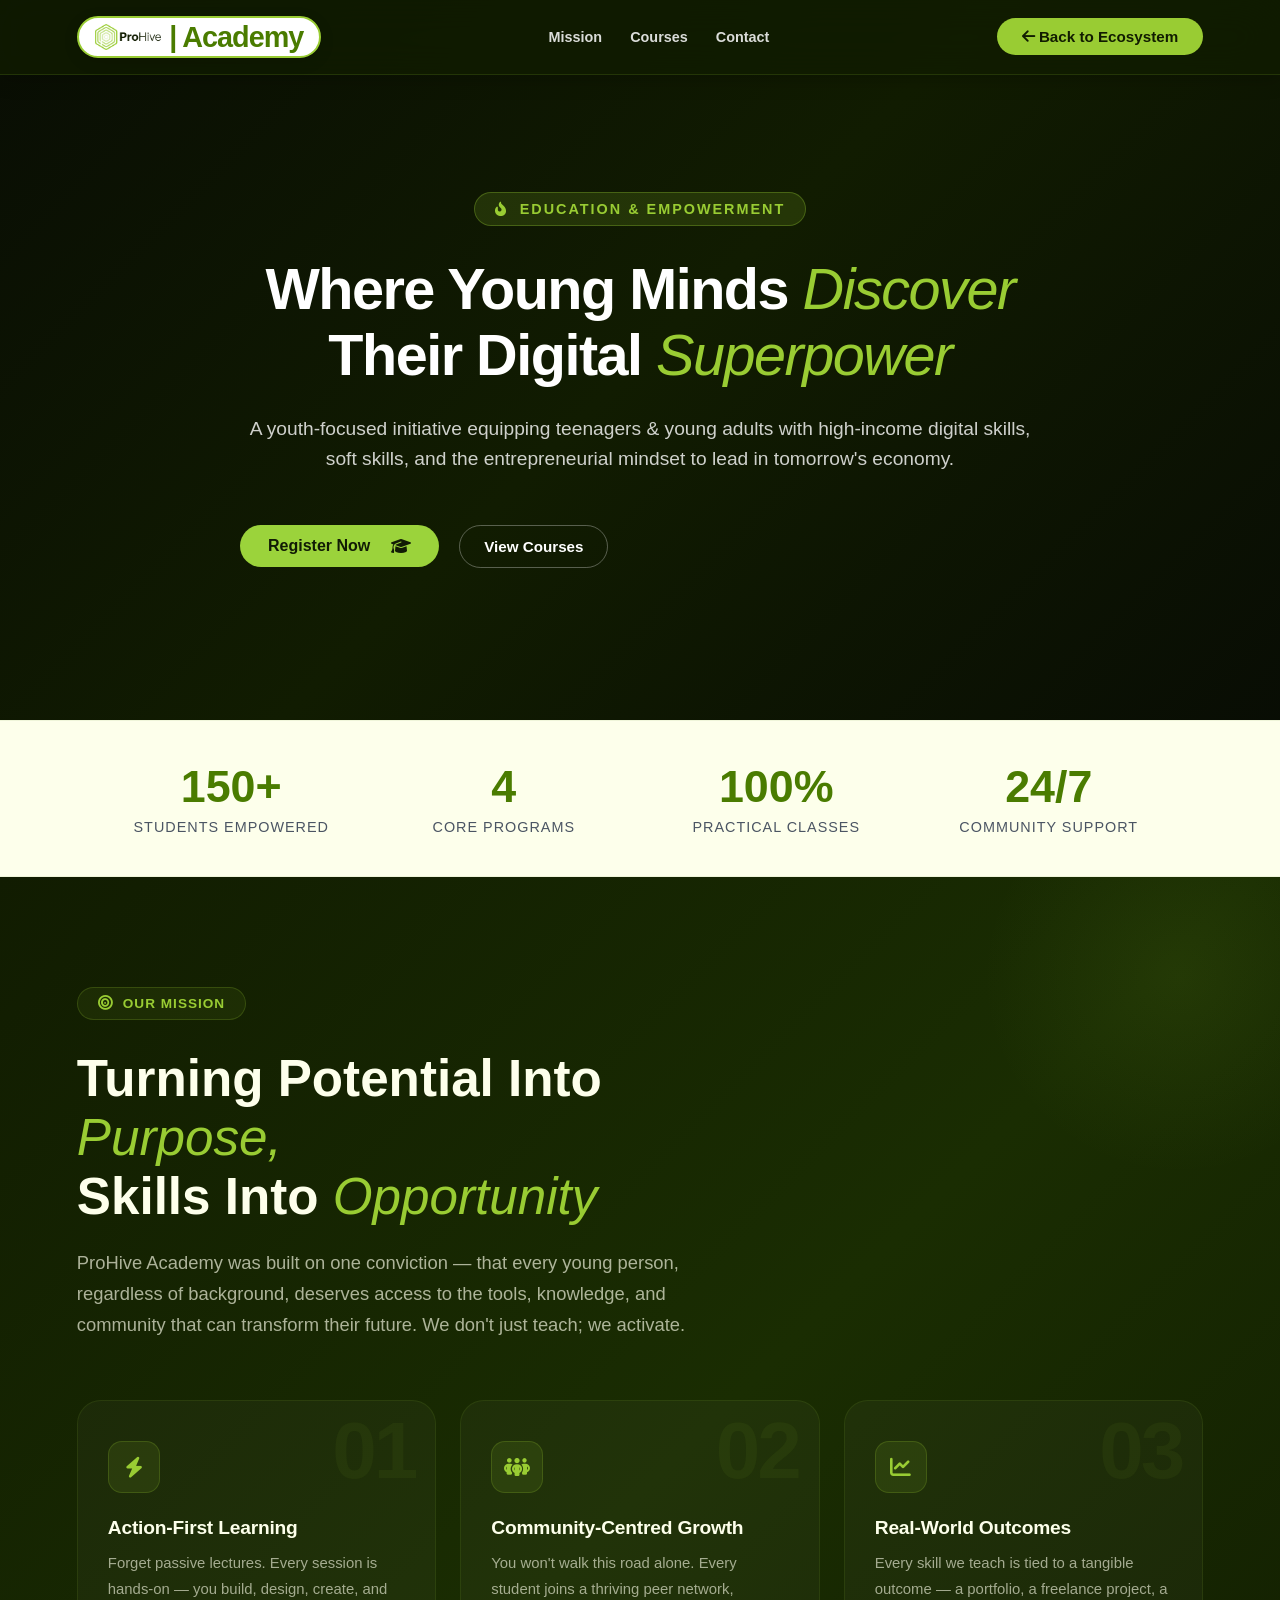
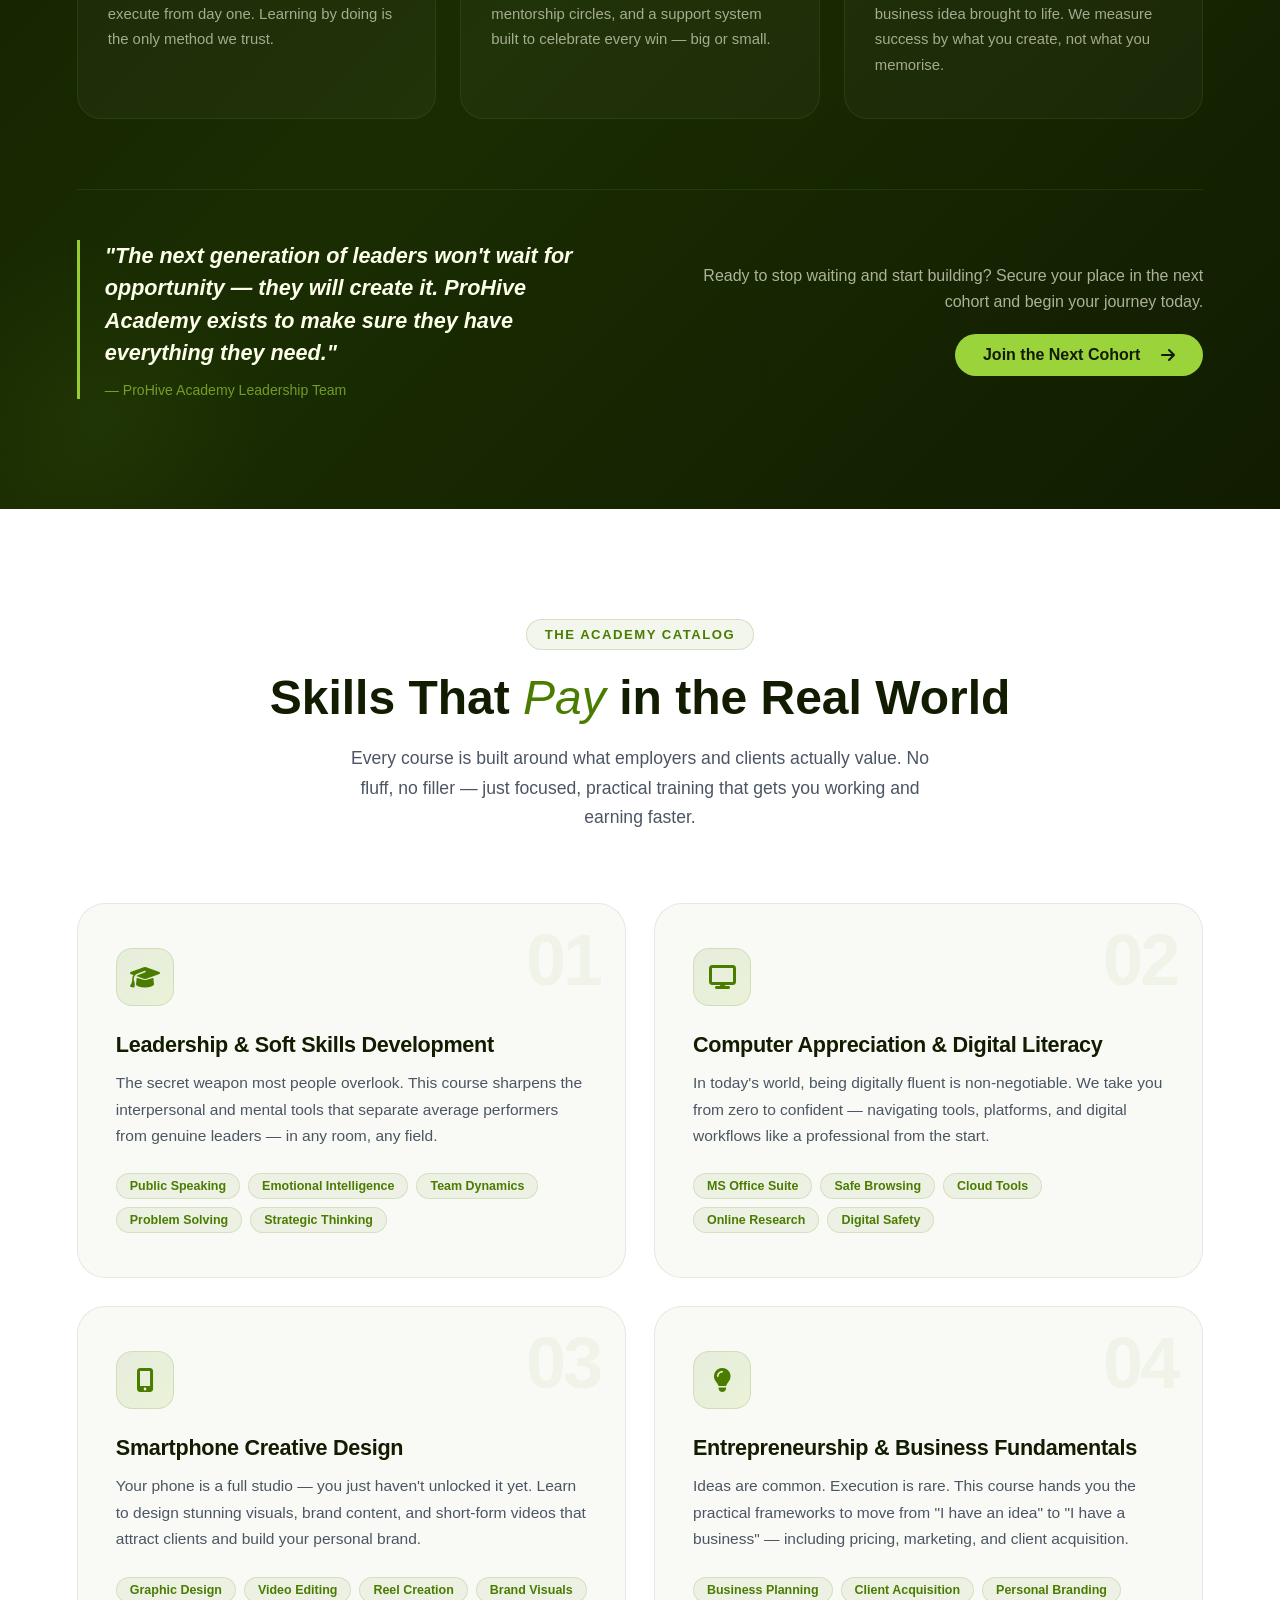
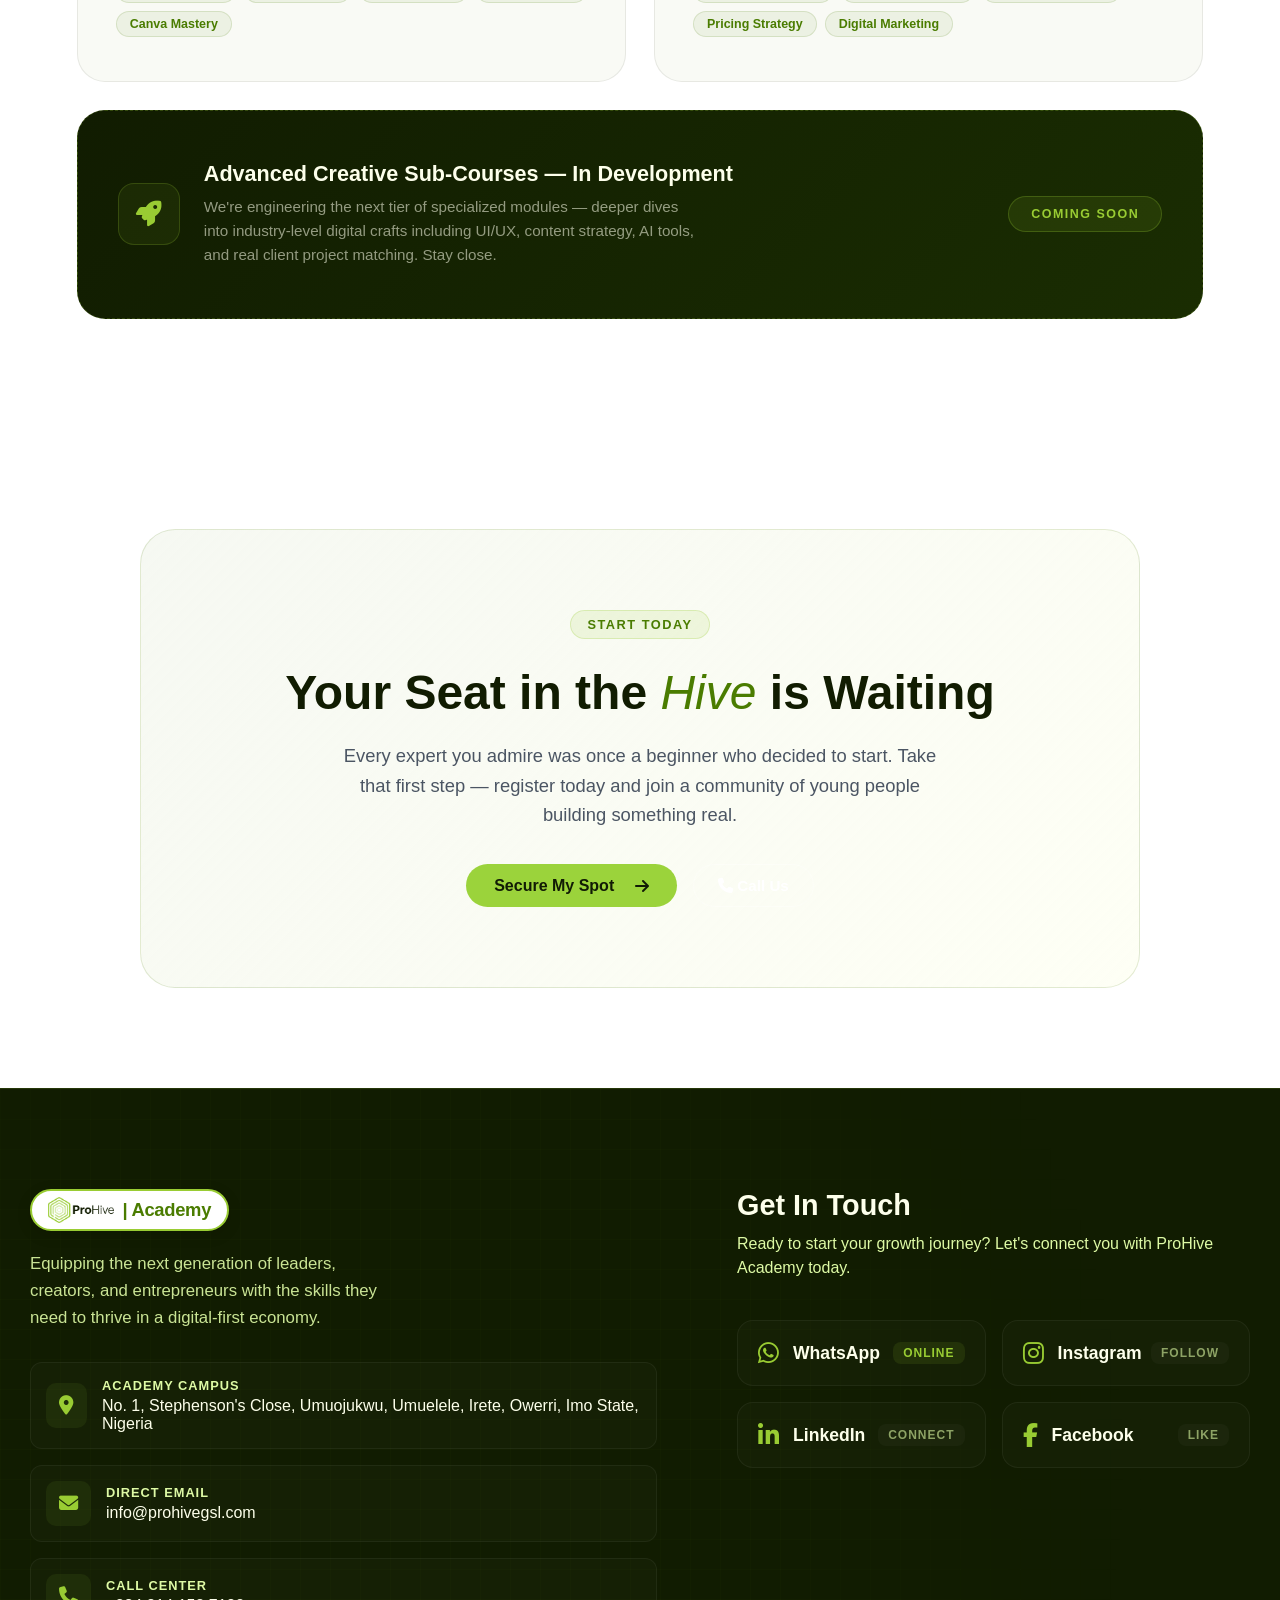
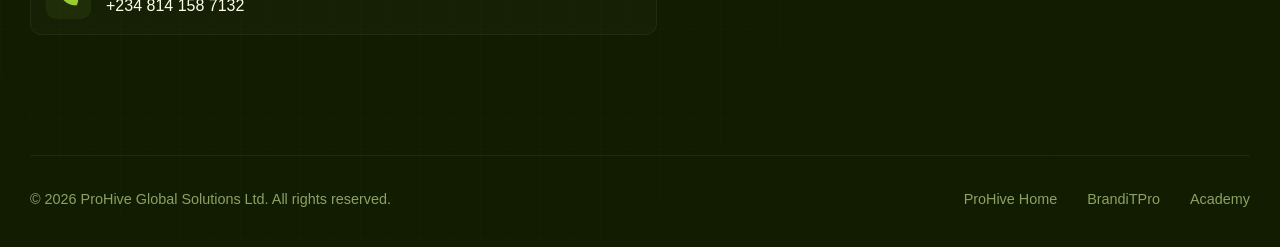
==== academy.html @ 01df68aa "added the service page academy page" ====
<!DOCTYPE html>
<html lang="en">
<head>
    <meta charset="UTF-8">
    <meta name="viewport" content="width=device-width, initial-scale=1.0">
    <meta name="description" content="ProHive Academy — A youth-focused empowerment initiative equipping teenagers and young adults with practical digital and entrepreneurial skills.">
    <title>ProHive Academy | Your Hive for Growth</title>

    <!-- Preconnect for performance -->
    <link rel="preconnect" href="https://api.fontshare.com">
    <link rel="preconnect" href="https://cdnjs.cloudflare.com">

    <link href="https://api.fontshare.com/v2/css?f[]=general-sans@400,500,600,700&display=swap" rel="stylesheet">
    <link rel="stylesheet" href="https://cdnjs.cloudflare.com/ajax/libs/font-awesome/6.6.0/css/all.min.css">
    <link rel="stylesheet" href="style.css?v=4.1">
</head>
<body class="academy-page">

<!-- ====== HEADER ====== -->
<header class="brandit-header" id="academyHeader">
    <div class="logo"><img src="logos/ProHive Global Solutions Ltd Logo DP 3_png 2.png" alt="ProHive" class="nav-logo-icon"> <span class="header-sub-brand">| Academy</span></div>
    <nav class="nav-menu" style="display:flex; gap:28px;">
        <a href="#academy-mission-section" style="font-size:0.9rem; font-weight:600; color:rgba(255,255,255,0.85); transition:color 0.3s;">Mission</a>
        <a href="#academy-catalog-section" style="font-size:0.9rem; font-weight:600; color:rgba(255,255,255,0.85); transition:color 0.3s;">Courses</a>
        <a href="#academy-footer" style="font-size:0.9rem; font-weight:600; color:rgba(255,255,255,0.85); transition:color 0.3s;">Contact</a>
    </nav>
    <div class="header-contact">
        <a href="index.html" class="btn-solid-header"><i class="fa-solid fa-arrow-left"></i> Back to Ecosystem</a>
    </div>
</header>

<main>

    <!-- ====== HERO SECTION ====== -->
    <section class="academy-hero">
        <div class="hero-bg" style="background-image: url('https://images.unsplash.com/photo-1523240795612-9a054b0db644?w=1920&q=80'); background-size: cover; background-position: center top;"></div>
        <div class="hero-overlay-gradient"></div>

        <div class="academy-hero-content">
            <span class="hero-sub-badge">
                <i class="fa-solid fa-fire-flame-curved" style="color:#99CC33; margin-right:6px;"></i>
                Education &amp; Empowerment
            </span>
            <h1 class="hero-headline">
                Where Young Minds <em>Discover</em><br>
                Their Digital <em>Superpower</em>
            </h1>
            <p class="hero-subtext">A youth-focused initiative equipping teenagers &amp; young adults with high-income digital skills, soft skills, and the entrepreneurial mindset to lead in tomorrow's economy.</p>

            <div class="hero-actions">
                <a href="https://wa.me/2348141587132?text=Hello%20ProHive%20Academy,%20I%20want%20to%20register%20for%20the%20courses..." target="_blank" class="btn-primary">
                    Register Now &nbsp;<i class="fa-solid fa-graduation-cap"></i>
                </a>
                <a href="#academy-catalog-section" class="btn-secondary-direct">
                    View Courses
                </a>
            </div>
        </div>
    </section>

    <!-- ====== KEY STATS BANNER ====== -->
    <section class="academy-stats-section">
        <div class="stats-container">
            <div class="stat-box reveal-target">
                <span class="stat-number">150+</span>
                <span class="stat-label">Students Empowered</span>
            </div>
            <div class="stat-box reveal-target">
                <span class="stat-number">4</span>
                <span class="stat-label">Core Programs</span>
            </div>
            <div class="stat-box reveal-target">
                <span class="stat-number">100%</span>
                <span class="stat-label">Practical Classes</span>
            </div>
            <div class="stat-box reveal-target">
                <span class="stat-number">24/7</span>
                <span class="stat-label">Community Support</span>
            </div>
        </div>
    </section>

    <!-- ====== MISSION SECTION — REDESIGNED ====== -->
    <section class="academy-mission" id="academy-mission-section">
        <div class="mission-container">

            <!-- Top label + headline -->
            <div class="mission-intro reveal-target" style="opacity:0; transform:translateY(30px); transition: opacity 0.8s ease, transform 0.8s ease;">
                <span class="mission-top-label">
                    <i class="fa-solid fa-bullseye"></i>
                    Our Mission
                </span>
                <h2 class="mission-headline">
                    Turning Potential Into <em>Purpose,</em><br>
                    Skills Into <em>Opportunity</em>
                </h2>
                <p class="mission-subtext">
                    ProHive Academy was built on one conviction — that every young person, regardless of background, deserves access to the tools, knowledge, and community that can transform their future. We don't just teach; we activate.
                </p>
            </div>

            <!-- Three pillar cards -->
            <div class="mission-pillars">
                <div class="mission-pillar reveal-target" style="transition-delay: 0.05s;">
                    <span class="mission-pillar-number">01</span>
                    <div class="mission-pillar-icon">
                        <i class="fa-solid fa-bolt"></i>
                    </div>
                    <h3>Action-First Learning</h3>
                    <p>Forget passive lectures. Every session is hands-on — you build, design, create, and execute from day one. Learning by doing is the only method we trust.</p>
                </div>
                <div class="mission-pillar reveal-target" style="transition-delay: 0.15s;">
                    <span class="mission-pillar-number">02</span>
                    <div class="mission-pillar-icon">
                        <i class="fa-solid fa-people-group"></i>
                    </div>
                    <h3>Community-Centred Growth</h3>
                    <p>You won't walk this road alone. Every student joins a thriving peer network, mentorship circles, and a support system built to celebrate every win — big or small.</p>
                </div>
                <div class="mission-pillar reveal-target" style="transition-delay: 0.25s;">
                    <span class="mission-pillar-number">03</span>
                    <div class="mission-pillar-icon">
                        <i class="fa-solid fa-chart-line"></i>
                    </div>
                    <h3>Real-World Outcomes</h3>
                    <p>Every skill we teach is tied to a tangible outcome — a portfolio, a freelance project, a business idea brought to life. We measure success by what you create, not what you memorise.</p>
                </div>
            </div>

            <!-- Quote + CTA bottom row -->
            <div class="mission-bottom-row reveal-target">
                <div class="mission-quote-block">
                    <blockquote>
                        "The next generation of leaders won't wait for opportunity — they will create it. ProHive Academy exists to make sure they have everything they need."
                    </blockquote>
                    <cite>— ProHive Academy Leadership Team</cite>
                </div>
                <div class="mission-cta-block">
                    <p>Ready to stop waiting and start building? Secure your place in the next cohort and begin your journey today.</p>
                    <a href="https://wa.me/2348141587132?text=Hello%20ProHive%20Academy,%20I%20want%20to%20register..." target="_blank" class="btn-primary">
                        Join the Next Cohort &nbsp;<i class="fa-solid fa-arrow-right"></i>
                    </a>
                </div>
            </div>

        </div>
    </section>

    <!-- ====== ACADEMY CATALOG — REDESIGNED ====== -->
    <section class="academy-catalog" id="academy-catalog-section">
        <div class="catalog-container">

            <!-- Section Header -->
            <div class="catalog-header reveal-target">
                <span class="pre-tag">The Academy Catalog</span>
                <h2>Skills That <em>Pay</em> in the Real World</h2>
                <p>Every course is built around what employers and clients actually value. No fluff, no filler — just focused, practical training that gets you working and earning faster.</p>
            </div>

            <!-- Course Cards Grid -->
            <div class="catalog-grid">

                <!-- Card 1 -->
                <div class="catalog-card reveal-target">
                    <div class="catalog-card-accent"></div>
                    <span class="catalog-card-num">01</span>
                    <div class="catalog-icon">
                        <i class="fa-solid fa-graduation-cap"></i>
                    </div>
                    <h3>Leadership &amp; Soft Skills Development</h3>
                    <p>The secret weapon most people overlook. This course sharpens the interpersonal and mental tools that separate average performers from genuine leaders — in any room, any field.</p>
                    <div class="catalog-skills">
                        <span class="catalog-skill-pill">Public Speaking</span>
                        <span class="catalog-skill-pill">Emotional Intelligence</span>
                        <span class="catalog-skill-pill">Team Dynamics</span>
                        <span class="catalog-skill-pill">Problem Solving</span>
                        <span class="catalog-skill-pill">Strategic Thinking</span>
                    </div>
                </div>

                <!-- Card 2 -->
                <div class="catalog-card reveal-target">
                    <div class="catalog-card-accent"></div>
                    <span class="catalog-card-num">02</span>
                    <div class="catalog-icon">
                        <i class="fa-solid fa-display"></i>
                    </div>
                    <h3>Computer Appreciation &amp; Digital Literacy</h3>
                    <p>In today's world, being digitally fluent is non-negotiable. We take you from zero to confident — navigating tools, platforms, and digital workflows like a professional from the start.</p>
                    <div class="catalog-skills">
                        <span class="catalog-skill-pill">MS Office Suite</span>
                        <span class="catalog-skill-pill">Safe Browsing</span>
                        <span class="catalog-skill-pill">Cloud Tools</span>
                        <span class="catalog-skill-pill">Online Research</span>
                        <span class="catalog-skill-pill">Digital Safety</span>
                    </div>
                </div>

                <!-- Card 3 -->
                <div class="catalog-card reveal-target">
                    <div class="catalog-card-accent"></div>
                    <span class="catalog-card-num">03</span>
                    <div class="catalog-icon">
                        <i class="fa-solid fa-mobile-screen-button"></i>
                    </div>
                    <h3>Smartphone Creative Design</h3>
                    <p>Your phone is a full studio — you just haven't unlocked it yet. Learn to design stunning visuals, brand content, and short-form videos that attract clients and build your personal brand.</p>
                    <div class="catalog-skills">
                        <span class="catalog-skill-pill">Graphic Design</span>
                        <span class="catalog-skill-pill">Video Editing</span>
                        <span class="catalog-skill-pill">Reel Creation</span>
                        <span class="catalog-skill-pill">Brand Visuals</span>
                        <span class="catalog-skill-pill">Canva Mastery</span>
                    </div>
                </div>

                <!-- Card 4 — Placeholder for 4th active course -->
                <div class="catalog-card reveal-target">
                    <div class="catalog-card-accent"></div>
                    <span class="catalog-card-num">04</span>
                    <div class="catalog-icon">
                        <i class="fa-solid fa-lightbulb"></i>
                    </div>
                    <h3>Entrepreneurship &amp; Business Fundamentals</h3>
                    <p>Ideas are common. Execution is rare. This course hands you the practical frameworks to move from "I have an idea" to "I have a business" — including pricing, marketing, and client acquisition.</p>
                    <div class="catalog-skills">
                        <span class="catalog-skill-pill">Business Planning</span>
                        <span class="catalog-skill-pill">Client Acquisition</span>
                        <span class="catalog-skill-pill">Personal Branding</span>
                        <span class="catalog-skill-pill">Pricing Strategy</span>
                        <span class="catalog-skill-pill">Digital Marketing</span>
                    </div>
                </div>

            </div>

            <!-- Coming Soon — Full Width -->
            <div class="catalog-card-coming reveal-target">
                <div class="coming-left">
                    <div class="coming-icon">
                        <i class="fa-solid fa-rocket"></i>
                    </div>
                    <div class="coming-text">
                        <h3>Advanced Creative Sub-Courses — In Development</h3>
                        <p>We're engineering the next tier of specialized modules — deeper dives into industry-level digital crafts including UI/UX, content strategy, AI tools, and real client project matching. Stay close.</p>
                    </div>
                </div>
                <span class="coming-badge">Coming Soon</span>
            </div>

        </div>
    </section>

    <!-- ====== CALL TO ACTION SECTION ====== -->
    <section class="academy-cta-section">
        <div class="academy-container">
            <div class="academy-cta-box reveal-target">
                <span class="sub-tag">Start Today</span>
                <h2>Your Seat in the <em>Hive</em> is Waiting</h2>
                <p>Every expert you admire was once a beginner who decided to start. Take that first step — register today and join a community of young people building something real.</p>

                <div class="cta-actions" style="display:flex; gap:16px; justify-content:center; flex-wrap:wrap; margin-top:10px;">
                    <a href="https://wa.me/2348141587132?text=Hello%20ProHive%20Academy,%20I%20want%20to%20register..." target="_blank" class="btn-primary">
                        Secure My Spot &nbsp;<i class="fa-solid fa-arrow-right"></i>
                    </a>
                    <a href="tel:+2348141587132" class="btn-secondary-direct">
                        <i class="fa-solid fa-phone"></i> &nbsp;Call Us
                    </a>
                </div>
            </div>
        </div>
    </section>

</main>

<!-- ====== FOOTER — FULL PREMIUM TERMINAL FOOTER ====== -->
<footer class="terminal-footer" id="academy-footer">
    <div class="footer-grid-mesh"></div>
    <div class="footer-container">
        
        <div class="footer-split-wrapper">
            
            <div class="footer-contact-hub">
                <div class="footer-brand-zone" style="margin-bottom: 30px;">
                    <div class="logo" style="margin-bottom: 20px;"><img src="logos/ProHive Global Solutions Ltd Logo DP 3_png 2.png" alt="ProHive" class="nav-logo-icon"> <span class="header-sub-brand">| Academy</span></div>
                    <p class="brand-tagline">Equipping the next generation of leaders, creators, and entrepreneurs with the skills they need to thrive in a digital-first economy.</p>
                </div>

                <div class="contact-channels">
                    <div class="channel-card">
                        <div class="channel-icon-box">
                            <i class="fa-solid fa-location-dot"></i>
                        </div>
                        <div class="channel-details">
                            <span>Academy Campus</span>
                            <p>No. 1, Stephenson's Close, Umuojukwu, Umuelele, Irete, Owerri, Imo State, Nigeria</p>
                        </div>
                    </div>

                    <a href="mailto:info@prohivegsl.com" class="channel-card interactive-channel">
                        <div class="channel-icon-box">
                            <i class="fa-solid fa-envelope"></i>
                        </div>
                        <div class="channel-details">
                            <span>Direct Email</span>
                            <p>info@prohivegsl.com</p>
                        </div>
                        <i class="fa-solid fa-chevron-right channel-arrow"></i>
                    </a>

                    <a href="tel:+2348141587132" class="channel-card interactive-channel">
                        <div class="channel-icon-box">
                            <i class="fa-solid fa-phone"></i>
                        </div>
                        <div class="channel-details">
                            <span>Call Center</span>
                            <p>+234 814 158 7132</p>
                        </div>
                        <i class="fa-solid fa-chevron-right channel-arrow"></i>
                    </a>
                </div>
            </div>

            <div class="footer-network-hub">
                <div class="hub-header-block">
                    <h3>Get In Touch</h3>
                    <p>Ready to start your growth journey? Let's connect you with ProHive Academy today.</p>
                </div>

                <div class="social-matrix-grid">
                    <a href="https://wa.me/2348141587132?text=Hello%20ProHive%20Academy,%20I'm%20interested%20in..." target="_blank" rel="noopener" class="matrix-node whatsapp-node">
                        <div class="node-inner">
                            <i class="fa-brands fa-whatsapp"></i>
                            <span>WhatsApp</span>
                        </div>
                        <span class="node-status">Online</span>
                    </a>

                    <a href="https://www.instagram.com/prohive_ecosystem?igsh=dXBmNzBwMTQ4MmZ4" target="_blank" rel="noopener" class="matrix-node instagram-node">
                        <div class="node-inner">
                            <i class="fa-brands fa-instagram"></i>
                            <span>Instagram</span>
                        </div>
                        <span class="node-action">Follow</span>
                    </a>

                    <a href="https://www.linkedin.com/company/prohive-global-solutions-ltd/about/?viewAsMember=true" target="_blank" rel="noopener" class="matrix-node linkedin-node">
                        <div class="node-inner">
                            <i class="fa-brands fa-linkedin-in"></i>
                            <span>LinkedIn</span>
                        </div>
                        <span class="node-action">Connect</span>
                    </a>

                    <a href="https://www.facebook.com/share/1DZnvRaVWk/" target="_blank" rel="noopener" class="matrix-node facebook-node">
                        <div class="node-inner">
                            <i class="fa-brands fa-facebook-f"></i>
                            <span>Facebook</span>
                        </div>
                        <span class="node-action">Like</span>
                    </a>
                </div>
            </div>

        </div>

        <div class="footer-legal-bar">
            <p class="copyright-text">&copy; 2026 ProHive Global Solutions Ltd. All rights reserved.</p>
            <div class="legal-links">
                <a href="index.html">ProHive Home</a>
                <a href="branditpro.html">BrandiTPro</a>
                <a href="academy.html">Academy</a>
            </div>
        </div>

    </div>
</footer>


<script>
    // ── Brandit-Header Scroll Logic: always visible, just changes bg ──
    (function() {
        const header = document.getElementById('academyHeader');
        if (!header) return;

        function updateHeader() {
            if (window.scrollY > 60) {
                header.classList.add('scrolled');
            } else {
                header.classList.remove('scrolled');
            }
        }
        window.addEventListener('scroll', updateHeader, { passive: true });
        updateHeader();
    })();

    // ── Scroll reveal for new elements ──
    document.addEventListener('DOMContentLoaded', function() {
        const revealObserver = new IntersectionObserver((entries) => {
            entries.forEach(entry => {
                if (entry.isIntersecting) {
                    entry.target.classList.add('reveal-active');
                }
            });
        }, { threshold: 0.1, rootMargin: '0px 0px -40px 0px' });

        document.querySelectorAll(
            '.mission-pillar, .mission-intro, .mission-bottom-row, .catalog-header, .catalog-card, .catalog-card-coming, .stat-box, .academy-cta-box'
        ).forEach(el => revealObserver.observe(el));
    });
</script>

<script src="script.js"></script>
</body>
</html>
---- style.css ----
/* --- Core Design Variable Configurations --- */
:root {
    --color-dark-green: #111C01;
    --color-mid-green: #3D5E08;
    --color-green-leaf: #649120;
    --color-lime-bright: #99CC33;
    --color-lime-pale: #DEFAA5;
    --color-off-white: #FDFFEB;
    
    --color-light-bg: #F3F4F6;
    --color-white: #FFFFFF;
    --color-gray-text: #4B5563;
    
    /* FLIPPED TO LIGHT MODE */
    --bg-primary: var(--color-light-bg);
    --text-primary: var(--color-dark-green);
    --text-secondary: var(--color-gray-text);
    --accent-primary: var(--color-lime-bright);
    
    --font-family-main: 'General Sans', sans-serif;
}

/* --- Global Elements Resets --- */
* {
    margin: 0;
    padding: 0;
    box-sizing: border-box;
}

body {
    font-family: var(--font-family-main);
    background-color: var(--bg-primary);
    color: var(--text-primary);
    overflow-x: hidden;
    min-height: 100vh;
}

a {
    text-decoration: none;
    color: inherit;
    transition: all 0.3s ease;
}

ul {
    list-style: none;
}

/* --- Canvas is removed. Hero uses image background. --- */

/* Hero uses image background — no animated bg orbs */
/* =========================================================================
   🌐 NAVIGATION & HEADER CONTAINER ALIGNMENT FIXED
   ========================================================================= */
header, .nav-wrapper {
    display: flex;
    justify-content: space-between;
    align-items: center;
    padding: 1.5rem 6%;
    width: 100%;
    position: fixed;
    top: 0;
    left: 0;
    z-index: 1000;
    /* Smooth slide up/down + style transition */
    transition: transform 0.4s cubic-bezier(0.25, 1, 0.5, 1),
                padding 0.35s ease,
                background 0.35s ease,
                box-shadow 0.35s ease;
    background: transparent;
}

/* ── Scrolled state: transparent glass pill bar ── */
.navbar-scrolled {
    padding: 0.85rem 6%;
    background: rgba(17, 28, 1, 0.55) !important;
    backdrop-filter: blur(15px);
    -webkit-backdrop-filter: blur(15px);
    box-shadow: 0 10px 30px rgba(0, 0, 0, 0.2);
    border-bottom: 1px solid rgba(153, 204, 51, 0.15);
}

/* Scrolled links stay readable on transparent dark glass */
.navbar-scrolled .logo {
    color: #FFFFFF !important;
}

.navbar-scrolled nav a {
    color: rgba(255, 255, 255, 0.9) !important;
    opacity: 0.9;
}

.navbar-scrolled nav a:hover {
    color: #99CC33 !important;
    opacity: 1;
}

/* ── Hide on scroll-down, reveal on scroll-up ── */
.navbar-hidden {
    transform: translateY(-110%) !important;
}

/* Ensure the floating nav pill menu links blend cleanly */
/* Clean transparent header menu container */
.nav-pill-menu {
    display: flex;
    align-items: center;
    gap: 1.5rem;
    background: transparent;
    padding: 0;
}


/* =========================================================================
   🎯 PREMIUM CTA BUTTON DESIGNS (MATCHING YOUR SPEC IMAGES)
   ========================================================================= */

/* Base Global Setup for Lime Utility Buttons */
.btn-primary, .contact-btn, .ecosystem-btn {
    font-family: inherit;
    font-weight: 700; /* Force bold typography as seen in your spec specs */
    font-size: 1rem;
    color: #111b05; /* Deep contrast dark green/black */
    background-color: #9bd33b; /* Vibrant lime accent */
    border: none;
    border-radius: 100px;
    padding: 0.75rem 1.75rem;
    display: inline-flex;
    align-items: center;
    justify-content: center;
    gap: 0.75rem; /* Precise spacing between text labels and icon elements */
    cursor: pointer;
    transition: all 0.3s cubic-bezier(0.25, 0.8, 0.25, 1);
    text-decoration: none;
}

.btn-primary:hover, .contact-btn:hover {
    background-color: #aae04a;
    transform: translateY(-2px);
    box-shadow: 0 8px 20px rgba(155, 211, 59, 0.25);
}

/* ➡️ The Circular Icon Wrapper for "Book a Free Consultation" */
.btn-circle-icon {
    display: flex;
    align-items: center;
    justify-content: center;
    width: 32px;
    height: 32px;
    background-color: #111b05;
    color: #9bd33b;
    border-radius: 50%;
    font-size: 10rem;
    transition: transform 0.3s ease;
}

.btn-primary:hover .btn-circle-icon {
    transform: translateX(4px); /* Make the arrow subtly jump forward on hover */
}

/* 🗺️ Global Smooth Scroll Offset Adjustment */
html {
    scroll-behavior: smooth;
    /* Prevents your header from overlapping your section titles when jumping via menu links */
    scroll-padding-top: 100px; 
}

.logo {
    font-size: 1.15rem;
    font-weight: 700;
    letter-spacing: -0.3px;
    background: #FFFFFF !important; /* Sharp background */
    border: 2px solid #99CC33 !important; /* Border */
    padding: 6px 16px;
    border-radius: 50px;
    box-shadow: 0 4px 15px rgba(0, 0, 0, 0.12);
    display: inline-flex;
    align-items: center;
    gap: 8px;
    color: #111C01 !important; /* Dark green text color */
    transition: all 0.3s ease;
    height: 42px;
}

.logo .header-sub-brand {
    color: #4a7c00;
    font-weight: 600;
}

.nav-logo-icon {
    height: 26px;
    width: auto;
    object-fit: contain;
    display: block;
    flex-shrink: 0;
}

nav ul {
    display: flex;
    gap: 30px;
    background: transparent;
    padding: 0;
    border-radius: 0;
    border: none;
    box-shadow: none;
    backdrop-filter: none;
}

nav a {
    font-size: 0.95rem;
    font-weight: 600;
    color: rgba(255, 255, 255, 0.9);
    transition: color 0.3s ease;
}

nav a:hover {
    color: var(--accent-primary);
}

.btn-solid-header {
    background-color: var(--accent-primary);
    color: var(--color-dark-green);
    padding: 10px 25px;
    border-radius: 25px;
    font-weight: 700;
    font-size: 0.95rem;
    transition: all 0.3s ease;
}

.btn-solid-header:hover {
    background-color: #aae04a;
    box-shadow: 0 0 15px rgba(153, 204, 51, 0.5);
    transform: translateY(-2px);
}





/* the hero section */




/* --- The Bounded Hero Section Layout --- */
.hero {
    display: flex;
    justify-content: center;
    align-items: center;
    min-height: 100vh;
    padding: 100px 10% 0;
    text-align: center;
    position: relative;
    overflow: hidden;
    isolation: isolate;
    z-index: 10;
}

/* =========================================================================
   🌄 HERO SLIDESHOW — 7 Slides, Auto Cross-fade + Ken Burns Zoom
   ========================================================================= */

/* Slideshow container fills entire hero */
.hero-slideshow {
    position: absolute;
    inset: 0;
    z-index: 1;
    overflow: hidden;
}

/* Each slide - modified to slide instead of zooming */
.hero-slide {
    position: absolute;
    inset: 0;
    background-size: cover;
    background-position: center center;
    background-repeat: no-repeat;
    opacity: 0;
    transform: translateX(100%);
    transition: transform 0.8s cubic-bezier(0.25, 1, 0.5, 1), opacity 0.8s ease-in-out;
    will-change: transform, opacity;
}

/* Active slide is fully visible + slides into center */
.hero-slide.active {
    opacity: 1;
    transform: translateX(0);
}

/* Fade-out slide (previous one) stays visible a moment during cross-fade */
.hero-slide.prev {
    transform: translateX(-100%);
    opacity: 0;
}

/* Rich gradient overlay — darkened slightly to make subtitle text stand out clearly */
.hero-overlay {
    position: absolute;
    inset: 0;
    background:
        linear-gradient(180deg, rgba(0, 0, 0, 0.55) 0%, rgba(0, 0, 0, 0.25) 40%, rgba(0, 0, 0, 0.65) 100%),
        radial-gradient(ellipse at 50% 50%, rgba(153, 204, 51, 0.1) 0%, transparent 70%);
    z-index: 2;
}

/* Slide progress indicator dots */
.hero-dots {
    position: absolute;
    bottom: 36px;
    left: 50%;
    transform: translateX(-50%);
    display: flex;
    gap: 10px;
    z-index: 10;
}

.hero-dot {
    width: 8px;
    height: 8px;
    border-radius: 50%;
    background: rgba(255, 255, 255, 0.3);
    border: 1px solid rgba(255, 255, 255, 0.5);
    cursor: pointer;
    transition: all 0.4s ease;
    display: block;
}

.hero-dot.active {
    background: #99CC33;
    border-color: #99CC33;
    width: 24px;
    border-radius: 4px;
    box-shadow: 0 0 10px rgba(153, 204, 51, 0.7);
}

/* =========================================================================
   🖼️ SECTION BACKGROUND IMAGES — Other sections beyond hero
   ========================================================================= */

/* Shared base for all section bg images */
.section-bg-img {
    position: absolute;
    inset: 0;
    background-size: cover;
    background-position: center center;
    background-repeat: no-repeat;
    opacity: 0.07;
    z-index: 0;
    pointer-events: none;
    mix-blend-mode: luminosity;
}

/* Ecosystem section — use the city/tech slide */
.ecosystem-bg-img {
    background-image: url('images/hero-slide-7.png');
    opacity: 0.12;
    mix-blend-mode: overlay;
}

/* Impact/metrics section — use the partnership slide */
.impact-bg-img {
    background-image: url('images/hero-slide-5.png');
    opacity: 0.08;
    mix-blend-mode: overlay;
}

/* About section bg slides already use overlay — ensure they show */
.bg-slide.slide-1 {
    background-image: url('images/hero-slide-3.png');
}
.bg-slide.slide-2 {
    background-image: url('images/hero-slide-4.png');
    animation-delay: 8s;
}

.hero-content {
    display: flex;
    flex-direction: column;
    align-items: center;
    gap: 25px;
    position: relative;
    z-index: 5; 
}

.hero-content h1 {
    font-size: 3rem;
    font-weight: 600;
    line-height: 1.15;
    letter-spacing: -0.5px;
    color: var(--color-off-white);
    text-shadow: 0 2px 30px rgba(0,0,0,0.5);
}

.hero-content p {
    font-size: 1.4rem;
    color: #FFFFFF;
    font-weight: 500;
    line-height: 1.6;
    max-width: 650px;
    text-shadow: 0 2px 15px rgba(0, 0, 0, 0.8), 0 0 5px rgba(0, 0, 0, 0.5);
}

.cta-button {
    background-color: var(--accent-primary);
    color: var(--color-dark-green);
    padding: 15px 35px;
    border-radius: 30px;
    font-weight: 600;
    font-size: 1rem;
    margin-top: 15px;
    display: flex;
    align-items: center;
    gap: 10px;
}

.cta-button .icon-arrow {
    font-size: 0.9rem;
    transition: transform 0.3s ease;
}

.cta-button:hover .icon-arrow {
    transform: translate(3px, -3px);
}

.cta-button:hover {
    box-shadow: 0 0 20px rgba(153, 204, 51, 0.6);
}

/* --- Social Icons Sidebar Layout --- */
.social-sidebar {
    position: fixed;
    right: 30px;
    top: 50%;
    transform: translateY(-50%);
    display: flex;
    flex-direction: column;
    gap: 15px;
    z-index: 90;
}

.social-icon {
    width: 46px;
    height: 46px;
    /* Fully transparent — works on any section background */
    background-color: transparent;
    border: 1.5px solid rgba(153, 204, 51, 0.5);
    border-radius: 50%;
    display: flex;
    justify-content: center;
    align-items: center;
    backdrop-filter: blur(6px);
    -webkit-backdrop-filter: blur(6px);
    box-shadow: none;
    transition: all 0.32s cubic-bezier(0.165, 0.84, 0.44, 1);
}

.social-icon i {
    font-size: 1.1rem;
    color: #99CC33; /* Lime green icons — visible on both light and dark */
    transition: all 0.3s ease;
}

.social-icon:hover {
    border-color: var(--accent-primary);
    background-color: rgba(153, 204, 51, 0.15);
    transform: translateX(-5px) scale(1.08);
    box-shadow: 0 0 20px rgba(153, 204, 51, 0.3);
}

.social-icon:hover i {
    color: #DEFAA5;
}

/* --- Responsive Media Viewport Breaks --- */
@media (max-width: 1024px) {
    header { padding: 15px 25px; }
    .hero-content h1 { font-size: 2.6rem; }
    .social-sidebar { right: 15px; }
}

@media (max-width: 768px) {
    header { flex-direction: column; gap: 15px; padding: 15px; position: absolute;}
    nav ul { gap: 15px; padding: 10px 15px; font-size: 0.8rem;}
    .hero-content h1 { font-size: 2rem; }
    .hero-content p { font-size: 1.15rem; text-align: center; }
    .social-sidebar { flex-direction: row; position: static; transform: none; margin-top: 30px; justify-content: center; width: 100%; gap: 20px;}
    .hero { flex-direction: column; padding-bottom: 50px;}
}





















/* =========================================================================
   🌲 FULL UNIFIED ABOUT US SECTION & COMPONENT SUITE WITH FX LAYER
   ========================================================================= */

/* --- Safe Stacking Isolation Layer & Sliding Background Slider --- */
.about-section {
    padding: 100px 0;
    position: relative;
    background-color: #0d1a02; /* Dark green background restored */
    overflow: hidden;
    margin: 0; 
    width: 100%;
    box-sizing: border-box;
    isolation: isolate; 
}

/* Background Slider Configuration */
.about-bg-slider {
    position: absolute;
    top: 0;
    left: 0;
    width: 100%;
    height: 100%;
    z-index: -1;
    pointer-events: none;
}

.bg-slide {
    position: absolute;
    top: 0;
    left: 0;
    width: 100%;
    height: 100%;
    background-size: cover;
    background-position: center;
    background-repeat: no-repeat;
    opacity: 0;
    animation: slideFadeShow 16s infinite ease-in-out;
    mix-blend-mode: overlay; 
}

/* bg slides — subtle overlay, no external images needed */
.bg-slide.slide-1 {
    background: linear-gradient(135deg, rgba(153, 204, 51, 0.05), rgba(17, 28, 1, 0.04));
}
.bg-slide.slide-2 {
    background: linear-gradient(225deg, rgba(100, 145, 32, 0.06), transparent);
    animation-delay: 8s;
}

@keyframes slideFadeShow {
    0%, 100% { opacity: 0; transform: scale(1.02); }
    12.5%, 37.5% { opacity: 0.15; transform: scale(1.05); } 
    50% { opacity: 0; transform: scale(1.08); }
}

.about-container {
    max-width: 1200px;
    margin: 0 auto;
    padding: 0 20px;
    box-sizing: border-box;
}

/* --- Section Header --- */
.section-header { text-align: center; max-width: 750px; margin: 0 auto 60px; }
.section-header h2 { font-size: 2rem; font-weight: 600; color: #DEFAA5; margin-bottom: 20px; }
.section-header p { font-size: 1.1rem; color: rgba(255,255,255,0.75); line-height: 1.7; }

/* --- Safe Liquid Glass Grid System --- */
.pillars-grid {
    display: grid;
    grid-template-columns: repeat(3, 1fr);
    gap: 25px;
    margin-bottom: 70px;
}

.pillar-card {
    padding: 35px 25px;
}

.liquid-card {
    background: rgba(255, 255, 255, 0.04); /* Dark glass card */
    border: 1px solid rgba(153, 204, 51, 0.12);
    border-radius: 24px;
    backdrop-filter: blur(16px);
    -webkit-backdrop-filter: blur(16px);
    box-shadow: 0 10px 30px rgba(0, 0, 0, 0.25);
    position: relative;
    overflow: hidden;
    transform: translateZ(0); 
    transition: transform 0.5s cubic-bezier(0.25, 1, 0.5, 1), 
                border-color 0.4s ease, 
                box-shadow 0.4s ease;
}

.water-shimmer {
    position: absolute;
    top: 0;
    left: 0;
    width: 100%;
    height: 100%;
    background: radial-gradient(circle at var(--mouse-x, 50%) var(--mouse-y, 50%), rgba(153, 204, 51, 0.12) 0%, transparent 60%);
    pointer-events: none;
    opacity: 0;
    transition: opacity 0.4s ease;
}

.liquid-card:hover .water-shimmer { opacity: 1; }

.liquid-card:hover {
    border-color: rgba(153, 204, 51, 0.4);
    box-shadow: 0 20px 40px rgba(0, 0, 0, 0.4),
                0 0 25px rgba(153, 204, 51, 0.15);
    transform: translateY(-2px);
}

/* Icon + heading on same row */
.pillar-card-header {
    display: flex;
    align-items: center;
    gap: 15px;
    margin-bottom: 16px;
}

.pillar-card-header .icon-box {
    margin-bottom: 0;
    flex-shrink: 0;
}

.icon-box {
    width: 60px;
    height: 60px;
    background: rgba(153, 204, 51, 0.08);
    border-radius: 14px;
    display: flex;
    align-items: center;
    justify-content: center;
    margin-bottom: 25px;
    transition: all 0.3s ease;
}
.icon-box i { color: #99CC33; font-size: 1.7rem; }

.liquid-card:hover .icon-box { background: #99CC33; }
.liquid-card:hover .icon-box i { color: #111C01; }

.pillar-card h3 { font-size: 1.15rem; font-weight: 500; margin-bottom: 0; color: #DEFAA5; line-height: 1.4; }
.pillar-card p { font-size: 1.05rem; color: rgba(255,255,255,0.75); line-height: 1.6; }

/* Evolution Info box mapping styling */
.evolution-box {
    padding: 40px;
    display: grid;
    grid-template-columns: 1.2fr 0.8fr;
    gap: 40px;
    align-items: center;
    margin-bottom: 80px;
    box-sizing: border-box;
}
.story-text p { font-size: 1.15rem; line-height: 1.6; color: rgba(255,255,255,0.8); }
.metrics-container { display: flex; justify-content: space-between; gap: 20px; }
.metric-item { text-align: center; flex: 1; }
.metric-item .number { display: block; font-size: 2.2rem; font-weight: 700; color: #99CC33; }
.metric-item .label { font-size: 0.85rem; color: #DEFAA5; font-weight: 600; text-transform: uppercase; margin-top: 5px; display: block; text-align: center; letter-spacing: 1px; }


/* =========================================================================
   💎 MONUMENTAL BRAND SCROLL TRACK (WHITE/GREEN HIGH-CONTRAST MIX)
   ========================================================================= */
.trusted-title { text-align: center; margin-bottom: 45px; }
.trusted-title h4 { font-size: 1.1rem; font-weight: 600; text-transform: uppercase; letter-spacing: 3px; color: #99CC33; }

.marquee-wrapper {
    width: 100vw;
    position: relative;
    left: 50%;
    right: 50%;
    margin-left: -50vw;
    margin-right: -50vw;
    overflow: hidden;
    
    /* Plain white — no border lines */
    background: #FFFFFF;
    border-top: none;
    border-bottom: none;
    
    padding: 50px 0; 
    box-sizing: border-box;
    box-shadow: none;
}

.marquee-track { 
    display: flex; 
    width: max-content; 
    animation: scrollMarquee 60s linear infinite; /* Slowed down animation speed as requested */
    align-items: center; 
}

.marquee-wrapper:hover .marquee-track { animation-play-state: paused; }

.marquee-item { 
    display: flex; 
    align-items: center; 
    justify-content: center;
    margin-right: 120px; 
    opacity: 0.8; /* Higher initial visibility since background is clear white */
    transition: transform 0.4s cubic-bezier(0.165, 0.84, 0.44, 1), opacity 0.4s ease, filter 0.4s ease;
}

/* MONUMENTAL RASTER IMAGES — Configured safely for standard visibility over white */
.brand-logo-img { 
    height: 38px; /* Perfectly small matching BrandiTPro page size */
    width: auto;
    max-width: 140px; 
    object-fit: contain; 
    flex-shrink: 0;
    filter: brightness(1) contrast(1) saturate(1);
    transition: filter 0.4s ease;
}

.marquee-item:hover { 
    opacity: 1; 
    transform: scale(1.08);
}

/* Access Bank — Hero Balance over White Canvas */
.marquee-item.access-bank-logo {
    opacity: 1;
}
.marquee-item.access-bank-logo .brand-logo-img {
    height: 52px; 
    filter: drop-shadow(0 4px 15px rgba(153, 204, 51, 0.4));
}

@keyframes scrollMarquee {
    0% { transform: translateX(0); }
    100% { transform: translateX(calc(-100% / 2)); }
}

/* --- Responsiveness Layout Adjustments --- */
@media (max-width: 1024px) { 
    .pillars-grid { grid-template-columns: repeat(2, 1fr); } 
    .evolution-box { grid-template-columns: 1fr; padding: 25px; } 
    .brand-logo-img { height: 32px; }
    .marquee-item.access-bank-logo .brand-logo-img { height: 42px; }
}

@media (max-width: 768px) { 
    .about-section { padding: 60px 0; }
    .pillars-grid { grid-template-columns: 1fr; } 
    .metrics-container { flex-direction: column; gap: 20px; } 
    .marquee-wrapper { padding: 40px 0; }
    .brand-logo-img { height: 26px; }
    .marquee-item.access-bank-logo .brand-logo-img { height: 35px; }
    .marquee-item { margin-right: 70px; }
}

/* Redundant scroll style removed, unified at line 73 */









/* ecosystem overview */

/* --- Ecosystem Core Variables & Isolation --- */
.ecosystem-section {
    padding: 100px 0;
    position: relative;
    background-color: var(--color-dark-green); /* Reverted to green dark background */
    overflow: hidden;
    isolation: isolate;
}

.ecosystem-container {
    max-width: 1200px;
    margin: 0 auto;
    padding: 0 24px;
}

/* Hive Background Ambients */
.hive-node {
    position: absolute;
    border-radius: 50%;
    filter: blur(100px);
    z-index: -1;
    opacity: 0.25;
    pointer-events: none;
}
.glow-1 { width: 500px; height: 500px; top: -5%; right: -10%; background: rgba(153, 204, 51, 0.2); }
.glow-2 { width: 400px; height: 400px; bottom: 10%; left: -5%; background: rgba(153, 204, 51, 0.1); }

/* --- Header & Mission Panel --- */
.ecosystem-header {
    margin-bottom: 70px;
}

.ecosystem-header .sub-tag {
    display: block;
    font-size: 0.85rem;
    text-transform: uppercase;
    letter-spacing: 3px;
    color: #99CC33;
    font-weight: 600;
    margin-bottom: 12px;
    text-align: center;
}

.ecosystem-header h2 {
    font-size: 2.4rem;
    font-weight: 500;
    color: #FDFFEB;
    letter-spacing: -0.5px;
    text-align: center;
    margin-bottom: 45px;
}



.vision-mission-box {
    display: flex;
    flex-direction: column; /* Stacks cards cleanly underneath each other */
    gap: 30px;
    background: rgba(255, 255, 255, 0.03); /* Glass style */
    border: 1px solid rgba(255, 255, 255, 0.06);
    box-shadow: 0 20px 50px rgba(0, 0, 0, 0.3);
    padding: 40px;
    border-radius: 24px;
    
    /* Centers the panel and prevents it from stretching too wide on huge screens */
    max-width: 900px; 
    margin: 0 auto;
}

/* Adds a fine visual separation border line between the two sections */
.vm-card:not(:last-child) {
    border-bottom: 1px solid rgba(255, 255, 255, 0.08);
    padding-bottom: 25px;
}

.vm-card {
    display: flex;
    gap: 20px;
    align-items: flex-start;
}

.vm-icon {
    width: 55px;
    height: 55px;
    background: rgba(153, 204, 51, 0.1);
    border-radius: 14px;
    display: flex;
    align-items: center;
    justify-content: center;
    flex-shrink: 0;
}

.vm-icon i { color: #99CC33; font-size: 1.5rem; }
.vm-card h4 { font-size: 1.15rem; color: #FDFFEB; margin-bottom: 8px; font-weight: 600; }
.vm-card p { font-size: 0.95rem; color: #DEFAA5; line-height: 1.5; opacity: 0.8; }

/* --- Ecosystem Asymmetric Pod Layout --- */
.ecosystem-grid {
    display: grid;
    grid-template-columns: repeat(6, 1fr);
    gap: 30px;
}

/* Modern Asymmetric Spans */
.pod-brandit { grid-column: span 3; }
.pod-academy { grid-column: span 3; }
.pod-digital { grid-column: span 2; }
.pod-agro { grid-column: span 2; }
.pod-foundation { grid-column: span 2; }

/* Pure Glass Pod Architecture */
.eco-pod {
    background: rgba(17, 28, 1, 0.35); /* Reverted to glassmorphism */
    border: 1px solid rgba(255, 255, 255, 0.06);
    border-radius: 28px;
    padding: 40px 35px;
    position: relative;
    overflow: hidden;
    display: flex;
    flex-direction: column;
    justify-content: space-between;
    box-shadow: 0 20px 50px rgba(0,0,0,0.4);
    transition: all 0.4s cubic-bezier(0.16, 1, 0.3, 1);
}

.pod-shimmer {
    position: absolute;
    inset: 0;
    background: linear-gradient(135deg, rgba(255,255,255,0.03) 0%, transparent 60%);
    pointer-events: none;
}

.eco-pod:hover {
    transform: translateY(-5px);
    background: rgba(17, 28, 1, 0.5);
    border-color: rgba(153, 204, 51, 0.3);
    box-shadow: 0 30px 60px rgba(0,0,0,0.5), 0 0 30px rgba(153, 204, 51, 0.05);
}

/* Card Elements styling */
.pod-badge {
    display: inline-block;
    background: rgba(255, 255, 255, 0.04);
    border: 1px solid rgba(255, 255, 255, 0.08);
    border-radius: 30px;
    font-size: 0.75rem;
    font-weight: 600;
    color: #DEFAA5;
    text-transform: uppercase;
    letter-spacing: 1px;
    padding: 8px 18px;
    margin-bottom: 20px;
}

.eco-pod h3 {
    font-size: 1.4rem;
    font-weight: 500;
    color: #FDFFEB;
    letter-spacing: 0;
    margin-bottom: 4px;
}

.pod-tagline {
    display: block;
    font-size: 0.85rem;
    color: #99CC33;
    font-weight: 500;
    margin-bottom: 20px;
}

.pod-desc {
    font-size: 0.95rem;
    line-height: 1.6;
    color: #DEFAA5;
    opacity: 0.85;
    margin-bottom: 30px;
}

/* Bullet list systems layout */
.pod-features {
    list-style: none;
    margin-bottom: 35px;
}

.pod-features li {
    display: flex;
    align-items: flex-start;
    gap: 12px;
    font-size: 0.9rem;
    color: #FDFFEB;
    margin-bottom: 14px;
    line-height: 1.4;
    opacity: 0.9;
}

.pod-features li i {
    color: #99CC33;
    margin-top: 3px;
    font-size: 1.15rem;
    flex-shrink: 0;
}

/* Agro-specific tag layout boxes */
.pod-tags-wrapper {
    display: flex;
    flex-wrap: wrap;
    gap: 10px;
    margin-top: auto;
    margin-bottom: 45px;
}
.mini-tag {
    background: rgba(153, 204, 51, 0.05);
    border: 1px solid rgba(153, 204, 51, 0.15);
    padding: 6px 12px;
    border-radius: 10px;
    font-size: 0.8rem;
    color: #DEFAA5;
}

/* --- Action Control CTA System --- */
.eco-cta {
    display: flex;
    align-items: center;
    justify-content: space-between;
    width: 100%;
    padding: 16px 24px;
    background: rgba(255, 255, 255, 0.03);
    border: 1px solid rgba(255, 255, 255, 0.08);
    border-radius: 16px;
    color: #FDFFEB;
    font-weight: 600;
    font-size: 0.95rem;
    transition: all 0.3s ease;
    margin-top: auto;
}

.eco-cta i {
    transition: transform 0.3s ease;
    font-size: 0.9rem;
}

.eco-cta:hover {
    background: var(--accent-primary);
    border-color: var(--accent-primary);
    color: #111C01;
}

.eco-cta:hover i {
    transform: translateX(4px);
}

/* High Visibility Attention Grabbing Call to Action Override (For BrandiTPro) */
.eco-cta.cta-attention {
    background: #99CC33;
    border-color: #99CC33;
    color: #070D01;
    box-shadow: 0 10px 25px rgba(153, 204, 51, 0.25);
}

.eco-cta.cta-attention:hover {
    background: #FDFFEB;
    border-color: #FDFFEB;
    box-shadow: 0 15px 30px rgba(255, 255, 255, 0.2);
}

/* --- Responsive Layout Breaks --- */
@media (max-width: 1100px) {
    .pod-brandit, .pod-academy { grid-column: span 3; }
    .pod-digital, .pod-agro, .pod-foundation { grid-column: span 3; }
}

@media (max-width: 850px) {
    .vision-mission-box { grid-template-columns: 1fr; }
    .ecosystem-grid { grid-template-columns: 1fr; }
    .pod-brandit, .pod-academy, .pod-digital, .pod-agro, .pod-foundation { grid-column: span 1; }
    .ecosystem-header h2 { font-size: 2.3rem; }
}










/* =========================================================================
   1. MAIN SECTION CANVAS (Deep, Fathoming Ecosystem Theme)
   ========================================================================= */
.impact-section-unique {
    padding: 100px 0;
    position: relative;
    background-color: #0d1a02; /* Dark background as requested */
    overflow: hidden;
    isolation: isolate;
}

/* Updated abstract digital-network image layered subtly over the dark base */
.impact-bg-overlay-unique {
    position: absolute;
    inset: 0;
    background-image: url('/images/Navigating\ the\ World\ of\ Trading_\ Tips\ for\ New\ Investors.jpg');
    background-size: cover;
    background-position: center;
    opacity: 0.05; 
    z-index: -2;
    pointer-events: none;
} 

/* Secondary procedural background styling: Ambient Neon-Green Backlight */
.impact-section-unique::after {
    content: '';
    position: absolute;
    width: 700px;
    height: 700px;
    background: radial-gradient(circle, rgba(153, 204, 51, 0.14) 0%, transparent 70%);
    bottom: -200px;
    right: -100px;
    z-index: -1;
    pointer-events: none;
    filter: blur(30px);
}

.impact-container-unique {
    max-width: 1200px;
    margin: 0 auto;
    padding: 0 24px;
}

/* =========================================================================
   2. TYPOGRAPHY & HEADERS (Calibrated for Dark Background Contrast)
   ========================================================================= */
.impact-header-unique {
    text-align: center;
    margin-bottom: 60px;
}

.impact-sub-unique {
    font-size: 0.9rem;
    text-transform: uppercase;
    letter-spacing: 3px;
    color: #99CC33; /* Vibrant lime accent color */
    font-weight: 700;
    display: inline-block;
    margin-bottom: 12px;
    text-shadow: 0 0 10px rgba(153, 204, 51, 0.3);
}

.impact-header-unique h2 {
    font-size: 2rem;
    color: #DEFAA5; /* Light text for dark background */
    font-weight: 600;
    letter-spacing: -0.3px;
}

/* Flexible Grid Dashboard Layout */
.impact-wrapper-unique {
    display: grid;
    grid-template-columns: 1.1fr 0.9fr;
    gap: 40px;
    align-items: start;
}

/* =========================================================================
   3. LEFT SIDE: TRANSLUCENT FROSTED DARK PODS
   ========================================================================= */
.metrics-grid-unique {
    display: grid;
    grid-template-columns: repeat(2, 1fr);
    gap: 20px;
}

.metric-pod-unique {
    /* Premium dark frosted-glass overlay */
    background: rgba(255, 255, 255, 0.04); 
    border: 1px solid rgba(153, 204, 51, 0.12);
    border-top: 3px solid #99CC33; /* Strong top lime border anchor */
    padding: 40px 30px;
    border-radius: 24px;
    position: relative;
    overflow: hidden;
    box-shadow: 0 10px 30px rgba(0, 0, 0, 0.05);
}

.full-width-pod-unique {
    grid-column: 1 / span 2;
    width: 100%;
}

.pod-glow-unique {
    position: absolute;
    inset: 0;
    background: radial-gradient(circle at var(--mouse-x, 50%) var(--mouse-y, 50%), rgba(153, 204, 51, 0.15) 0%, transparent 60%);
    opacity: 0;
    transition: opacity 0.3s ease;
    pointer-events: none;
}

.metric-pod-unique:hover .pod-glow-unique {
    opacity: 1;
}

.metric-pod-unique:hover {
    transform: translateY(-5px);
    border-color: #99CC33;
    box-shadow: 0 20px 40px rgba(0, 0, 0, 0.08);
}

.metric-info-unique .counter-unique {
    display: block;
    font-size: 3.4rem;
    font-weight: 800;
    color: #99CC33;
    letter-spacing: -1.5px;
    line-height: 1;
    margin-bottom: 8px;
}

.metric-info-unique .label-unique {
    font-size: 1rem;
    color: rgba(255, 255, 255, 0.8); 
    font-weight: 500;
    line-height: 1.4;
}

/* =========================================================================
   4. RIGHT SIDE: EMERALD CORE STRATEGY CARD
   ========================================================================= */
.strategy-card-unique {
    background: linear-gradient(145deg, #142205 0%, #070d01 100%);
    border: 1px solid rgba(153, 204, 51, 0.3);
    border-radius: 32px;
    position: relative;
    overflow: hidden;
    padding: 50px;
    display: flex;
    align-items: center;
    box-shadow: 0 30px 60px rgba(0, 0, 0, 0.5);
}

.card-bg-grid-unique {
    position: absolute;
    inset: 0;
    background-image: 
        linear-gradient(rgba(153, 204, 51, 0.05) 1px, transparent 1px),
        linear-gradient(90deg, rgba(153, 204, 51, 0.05) 1px, transparent 1px),
        url("https://images.unsplash.com/photo-1639762681485-074b7f938ba0?auto=format&fit=crop&w=1000&q=80");
    background-size: 24px 24px, cover;
    background-position: center, center;
    opacity: 0.15;
    
    mask-image: linear-gradient(to left, rgba(0,0,0,1) 40%, rgba(0,0,0,0.1));
    -webkit-mask-image: linear-gradient(to left, rgba(0,0,0,1) 40%, rgba(0,0,0,0.1));
    z-index: 1;
    pointer-events: none; 
}

.card-radial-glow-unique {
    position: absolute;
    width: 350px;
    height: 350px;
    background: radial-gradient(circle, rgba(153, 204, 51, 0.25) 0%, transparent 75%);
    bottom: -100px;
    right: -100px;
    filter: blur(40px);
    pointer-events: none;
    z-index: 2;
}

.card-graphic-wrapper-unique {
    position: absolute;
    right: -30px;
    top: 50%;
    transform: translateY(-50%);
    width: 320px;
    height: 320px;
    opacity: 0.85;
    pointer-events: none;
    z-index: 3;
}

.card-content-unique {
    position: relative;
    z-index: 4; 
    max-width: 390px;
}

.card-content-unique h3 {
    font-size: 2.5rem;
    font-weight: 700;
    line-height: 1.2;
    color: #FDFFEB;
    letter-spacing: -1px;
    margin-bottom: 16px;
}

.card-content-unique .accent-text-unique {
    color: #99CC33;
    text-shadow: 0 0 20px rgba(153, 204, 51, 0.2);
}

.card-content-unique p {
    font-size: 1.05rem;
    color: #DEFAA5;
    line-height: 1.6;
    opacity: 0.9;
    margin-bottom: 35px;
}

/* =========================================================================
   5. INTERACTIVE CTA BUTTONS
   ========================================================================= */
.action-btn-unique {
    display: inline-flex;
    align-items: center;
    gap: 20px;
    padding: 16px 32px;
    background: #99CC33;
    color: #111C01;
    text-decoration: none;
    border-radius: 100px;
    font-weight: 600;
    font-size: 1rem;
    box-shadow: 0 12px 30px rgba(153, 204, 51, 0.3);
    transition: background 0.3s ease, transform 0.3s ease, box-shadow 0.3s ease;
}

.btn-icon-unique {
    width: 26px;
    height: 26px;
    background: #111C01;
    border-radius: 50%;
    display: flex;
    align-items: center;
    justify-content: center;
    transition: transform 0.3s cubic-bezier(0.175, 0.885, 0.32, 1.275);
}

.btn-icon-unique i {
    color: #99CC33;
    font-size: 0.8rem;
}

.action-btn-unique:hover {
    background: #FDFFEB;
    transform: translateY(-3px);
    box-shadow: 0 20px 40px rgba(153, 204, 51, 0.4);
}

.action-btn-unique:hover .btn-icon-unique {
    transform: scale(1.1) rotate(-45deg);
}

/* =========================================================================
   6. RESPONSIVE ADAPTATIONS
   ========================================================================= */
@media (max-width: 1024px) {
    .impact-wrapper-unique {
        grid-template-columns: 1fr;
    }
    .strategy-card-unique {
        padding: 50px 40px;
    }
    .card-graphic-wrapper-unique {
        opacity: 0.2;
        right: 10px;
    }
}

@media (max-width: 640px) {
    .metrics-grid-unique {
        grid-template-columns: 1fr;
    }
    .full-width-pod-unique {
        grid-column: span 1;
    }
    .card-content-unique h3 {
        font-size: 2.1rem;
    }
    .impact-header-unique h2 {
        font-size: 2rem;
    }
}



/*the gallery section  */


/* =========================================================================
   🌄 INFINITE MARQUEE GALLERY
   ========================================================================= */

/* — CONFIGURABLE SPEED — change --marquee-duration to adjust scroll speed — */
:root {
    --marquee-duration: 38s;   /* lower = faster */
    --card-width: 340px;
    --card-gap: 24px;
}

.gallery-slider-section {
    padding: 100px 0;
    background-color: var(--color-light-bg); /* Light background as requested */
    position: relative;
    overflow: hidden;
    isolation: isolate;
}

.gallery-slider-container {
    max-width: 100%;
    margin: 0 auto;
    padding: 0 0 0 0;
}

.gallery-slider-header {
    text-align: center;
    margin-bottom: 60px;
    padding: 0 40px;
}

.gallery-slider-header h2 {
    font-size: 2.4rem;
    font-weight: 500;
    color: var(--color-dark-green);
    line-height: 1.2;
    letter-spacing: -0.3px;
    margin-bottom: 20px;
}

.red-accent {
    color: #99CC33;
}

.gallery-slider-header p {
    font-size: 1.1rem;
    color: var(--color-gray-text);
    line-height: 1.6;
    max-width: 700px;
    margin: 0 auto;
}

/* Outer container: fade edges + hide overflow */
.gallery-marquee-outer {
    width: 100%;
    overflow: hidden;
    /* soft fade-out on left and right edges */
    mask-image: linear-gradient(to right, transparent 0%, black 8%, black 92%, transparent 100%);
    -webkit-mask-image: linear-gradient(to right, transparent 0%, black 8%, black 92%, transparent 100%);
}

/* Manual scroll overrides for the main gallery */
#galleryMarquee {
    overflow-x: auto;
    scroll-behavior: smooth;
    -webkit-overflow-scrolling: touch;
    scroll-snap-type: x mandatory;
    mask-image: none;
    -webkit-mask-image: none;
    padding-bottom: 20px;
    -ms-overflow-style: none;
    scrollbar-width: none;
}
#galleryMarquee::-webkit-scrollbar {
    display: none;
}
#galleryTrack {
    animation: none !important;
    padding: 0 5%;
}

.gallery-slider-wrapper {
    position: relative;
    width: 100%;
}

.gallery-scroll-btn {
    position: absolute;
    top: 50%;
    transform: translateY(-50%);
    background: #FFFFFF;
    color: #111C01;
    border: none;
    border-radius: 50%;
    width: 46px;
    height: 46px;
    display: flex;
    align-items: center;
    justify-content: center;
    cursor: pointer;
    font-size: 1rem;
    box-shadow: 0 4px 15px rgba(0, 0, 0, 0.15);
    z-index: 10;
    transition: all 0.3s cubic-bezier(0.25, 0.8, 0.25, 1);
}

.gallery-scroll-btn:hover {
    background: #99CC33;
    color: #111C01;
    transform: translateY(-50%) scale(1.08);
}

.gallery-scroll-btn.btn-left {
    left: 25px;
}

.gallery-scroll-btn.btn-right {
    right: 25px;
}

.gallery-marquee-outer:hover .gallery-marquee-track {
    animation-play-state: paused;
}

/* The scrolling track — JS will clone the cards to create seamless loop */
.gallery-marquee-track {
    display: flex;
    gap: var(--card-gap);
    width: max-content;
    animation: marqueeScroll var(--marquee-duration) linear infinite;
    will-change: transform;
}

@keyframes marqueeScroll {
    0%   { transform: translateX(0); }
    100% { transform: translateX(-50%); }  /* JS doubles the track, so -50% = one full loop */
}

/* Individual card */
.gallery-marquee-card {
    flex: 0 0 var(--card-width);
    width: var(--card-width);
    height: 400px;
    border-radius: 20px;
    overflow: hidden;
    position: relative;
    background: #000;
    box-shadow: 0 10px 35px rgba(0, 0, 0, 0.08);
    transition: transform 0.4s ease, box-shadow 0.4s ease;
}

.gallery-marquee-card img {
    width: 100%;
    height: 100%;
    object-fit: cover;
    transition: transform 0.7s ease;
    display: block;
}

.gallery-marquee-card:hover img {
    transform: scale(1.06);
}

.gallery-marquee-card:hover {
    transform: translateY(-8px);
    box-shadow: 0 24px 50px rgba(0, 0, 0, 0.14);
}

/* Category tag — ProHive green brand color */
.card-pill-tag {
    position: absolute;
    top: 20px;
    left: 20px;
    background: #99CC33 !important;
    color: #111C01 !important;
    font-size: 0.72rem;
    font-weight: 700;
    text-transform: uppercase;
    letter-spacing: 1.5px;
    padding: 6px 16px;
    border-radius: 20px;
    box-shadow: 0 4px 12px rgba(0,0,0,0.15);
    z-index: 5;
}

/* ProHive Ecosystem branding label at the bottom of each card */
.card-brand-label {
    position: absolute;
    bottom: 0;
    left: 0;
    right: 0;
    background: linear-gradient(to top, rgba(17, 28, 1, 0.88) 0%, transparent 100%);
    color: #DEFAA5;
    font-size: 0.8rem;
    font-weight: 700;
    letter-spacing: 1px;
    padding: 28px 20px 16px;
    text-align: left;
    z-index: 5;
    text-transform: uppercase;
}

/* Pause hint */
.gallery-hint {
    text-align: center;
    font-size: 0.82rem;
    color: var(--color-gray-text);
    margin-top: 28px;
    opacity: 0.65;
    letter-spacing: 0.5px;
}

/* Responsive */
@media (max-width: 768px) {
    :root {
        --card-width: 280px;
        --marquee-duration: 28s;
    }
    .gallery-marquee-card {
        height: 320px;
    }
}


/* THIS IS the footer section*/

/* --- High-End Terminal Footer Base Structure --- */
.terminal-footer {
    background-color: #111C01; /* Official Dark Green Root */
    position: relative;
    padding: 100px 0 40px 0;
    overflow: hidden;
    isolation: isolate;
    border-top: 1px solid rgba(153, 204, 51, 0.15);
}

/* Background Asymmetric Split Mesh Effect Overlay */
.footer-grid-mesh {
    position: absolute;
    inset: 0;
    background-image: 
        linear-gradient(rgba(153, 204, 51, 0.02) 1px, transparent 1px),
        linear-gradient(90deg, rgba(153, 204, 51, 0.02) 1px, transparent 1px);
    background-size: 30px 30px;
    mask-image: radial-gradient(circle at 30% 50%, black 40%, transparent 80%);
    -webkit-mask-image: radial-gradient(circle at 30% 50%, black 40%, transparent 80%);
    z-index: 1;
    pointer-events: none;
}

/* Base Viewport Container Layout */
.footer-container {
    max-width: 1300px;
    margin: 0 auto;
    padding: 0 30px;
    position: relative;
    z-index: 5;
}

/* Split Column Geometry Blueprint */
.footer-split-wrapper {
    display: grid;
    grid-template-columns: 1.1fr 0.9fr;
    gap: 80px;
    padding-bottom: 80px;
}


.footer-brand-zone {
    margin-bottom: 45px;
}

.footer-logo {
    font-size: 2.2rem;
    font-weight: 800;
    letter-spacing: -1px;
    color: #FDFFEB;
    margin-bottom: 15px;
    display: inline-block;
}

.brand-tagline {
    font-size: 1.05rem;
    color: #DEFAA5;
    line-height: 1.6;
    max-width: 350px;
    opacity: 0.9;
}

.contact-channels {
    display: flex;
    flex-direction: column;
    gap: 16px;
}

/* Channel Row Configuration Items */
.channel-card {
    display: flex;
    align-items: center;
    gap: 15px;
    padding: 15px;
    border-radius: 12px;
    background: rgba(255, 255, 255, 0.02);
    border: 1px solid rgba(255, 255, 255, 0.05);
    transition: all 0.3s ease;
    text-decoration: none;
    color: inherit;
    cursor: pointer;
    position: relative;
    z-index: 1;
}

.channel-icon-box {
    width: 45px;
    height: 45px;
    background: rgba(153, 204, 51, 0.08);
    border-radius: 10px;
    display: flex;
    align-items: center;
    justify-content: center;
    color: #99CC33;
    font-size: 1.2rem;
}

.channel-details span {
    font-size: 0.8rem;
    text-transform: uppercase;
    letter-spacing: 1px;
    color: #DEFAA5;
    font-weight: 600;
    display: block;
    margin-bottom: 4px;
}

.channel-details p {
    font-size: 1rem;
    color: #FDFFEB;
    font-weight: 500;
    margin: 0;
}

.channel-arrow {
    position: absolute;
    right: 25px;
    font-size: 0.8rem;
    color: #99CC33;
    opacity: 0;
    transform: translateX(-5px);
    transition: opacity 0.3s ease, transform 0.3s ease;
}

/* Hover States for Interactive Telephone/Email anchors */
.interactive-channel:hover {
    background: rgba(153, 204, 51, 0.04);
    border-color: rgba(153, 204, 51, 0.25);
    transform: translateY(-2px);
}

.interactive-channel:hover .channel-icon-box {
    background: #99CC33;
}

.interactive-channel:hover .channel-icon-box i {
    color: #111C01;
}

.interactive-channel:hover .channel-arrow {
    opacity: 1;
    transform: translateX(0);
}

/* --- Right Side: Network Interactive Node Matrix --- */
.hub-header-block {
    margin-bottom: 40px;
}

.hub-header-block h3 {
    font-size: 1.8rem;
    color: #FDFFEB;
    margin-bottom: 10px;
}

.hub-header-block p {
    color: #DEFAA5;
    font-size: 1rem;
    line-height: 1.5;
}

/* Grid Layout for Social Matrix Network Nodes */
.social-matrix-grid {
    display: grid;
    grid-template-columns: repeat(2, 1fr);
    gap: 16px;
}

.matrix-node {
    background: rgba(255, 255, 255, 0.02);
    border: 1px solid rgba(255, 255, 255, 0.05);
    padding: 20px;
    border-radius: 16px;
    display: flex;
    justify-content: space-between;
    align-items: center;
    text-decoration: none;
    transition: transform 0.3s ease, box-shadow 0.3s ease, border-color 0.3s ease;
}

.node-inner {
    display: flex;
    align-items: center;
    gap: 14px;
}

.node-inner i {
    font-size: 1.5rem;
    color: #99CC33;
}

.node-inner span {
    color: #FDFFEB;
    font-weight: 600;
    font-size: 1.1rem;
}

/* Secondary status tag designs inside cards */
.node-status, .node-action {
    font-size: 0.75rem;
    font-weight: 700;
    text-transform: uppercase;
    letter-spacing: 1px;
    padding: 4px 10px;
    border-radius: 8px;
    transition: background 0.3s ease, color 0.3s ease;
}

.node-status {
    background: rgba(153, 204, 51, 0.1);
    color: #99CC33;
}

.node-action {
    background: rgba(255, 255, 255, 0.05);
    color: #DEFAA5;
    opacity: 0.6;
}

/* Dynamic Brand Focus Overrides for Hover Responses */
.matrix-node:hover {
    transform: scale(1.02) translateY(-3px);
    box-shadow: 0 15px 30px rgba(0,0,0,0.2);
}

.matrix-node:hover .node-inner i {
    transform: scale(1.1);
}

/* WhatsApp Node Focus Customizations */
.whatsapp-node:hover { border-color: #25D366; }
.whatsapp-node:hover .node-inner i { color: #25D366; }
.whatsapp-node:hover .node-status { background: #25D366; color: #111C01; }

/* Instagram Node Focus Customizations */
.instagram-node:hover { border-color: #E1306C; }
.instagram-node:hover .node-inner i { color: #E1306C; }
.instagram-node:hover .node-action { background: #E1306C; color: #FDFFEB; opacity: 1; }

/* LinkedIn Node Focus Customizations */
.linkedin-node:hover { border-color: #0077B5; }
.linkedin-node:hover .node-inner i { color: #0077B5; }
.linkedin-node:hover .node-action { background: #0077B5; color: #FDFFEB; opacity: 1; }

/* Facebook Node Focus Customizations */
.facebook-node:hover { border-color: #1877F2; }
.facebook-node:hover .node-inner i { color: #1877F2; }
.facebook-node:hover .node-action { background: #1877F2; color: #FDFFEB; opacity: 1; }


/* --- Legal Copyright Lower Bar --- */
.footer-legal-bar {
    border-top: 1px solid rgba(255, 255, 255, 0.05);
    padding-top: 35px;
    margin-top: 40px;
    display: flex;
    justify-content: space-between;
    align-items: center;
}

.copyright-text {
    font-size: 0.9rem;
    color: #DEFAA5;
    opacity: 0.6;
}

.legal-links {
    display: flex;
    gap: 30px;
}

.legal-links a {
    font-size: 0.9rem;
    color: #DEFAA5;
    opacity: 0.6;
}

.legal-links a:hover {
    color: #99CC33;
    opacity: 1;
}

/* --- Responsive Media Breakthrough Viewports --- */
@media (max-width: 1024px) {
    .footer-split-wrapper {
        grid-template-columns: 1fr;
        gap: 60px;
    }
    .brand-tagline { max-width: 100%; }
}

@media (max-width: 640px) {
    .terminal-footer { padding: 70px 0 30px 0; }
    .social-matrix-grid { grid-template-columns: 1fr; }
    .footer-legal-bar {
        flex-direction: column-reverse;
        gap: 20px;
        align-items: flex-start;
        text-align: left;
    }
    .legal-links {
        flex-direction: column;
        gap: 12px;
    }
}


/*the About section for prohive

/* =========================================================================
   📦 SCROLL REVEAL SYSTEM — Entire page comes alive as user scrolls
   ========================================================================= */

/* About / Pillar cards reveal */
.about-section, .pillar-card, .evolution-box, .svc-left-pane, .svc-row {
    opacity: 0;
    transform: translateY(35px);
    transition: opacity 0.75s cubic-bezier(0.25, 1, 0.5, 1), transform 0.75s cubic-bezier(0.25, 1, 0.5, 1);
}

/* Staggered transition delays for vertical service rows */
.svc-row:nth-child(1) { transition-delay: 0.1s; }
.svc-row:nth-child(2) { transition-delay: 0.22s; }
.svc-row:nth-child(3) { transition-delay: 0.34s; }
.svc-row:nth-child(4) { transition-delay: 0.46s; }


/* Eco pods reveal with slight scale */
.eco-pod {
    transition: 
        transform 0.4s cubic-bezier(0.16, 1, 0.3, 1),
        opacity 0.65s ease,
        border-color 0.4s ease,
        box-shadow 0.4s ease,
        background 0.4s ease;
    opacity: 0;
}

/* Metric pods reveal */
.metric-pod-unique {
    opacity: 0;
    transform: translateY(30px) scale(0.97);
    transition:
        opacity 0.65s ease,
        transform 0.65s ease,
        border-color 0.4s ease;
}

/* Strategy card and channel cards */
.strategy-card-unique,
.channel-card,
.matrix-node {
    opacity: 0;
    transform: translateY(28px);
    transition: opacity 0.7s ease, transform 0.7s ease, border-color 0.3s ease, background 0.3s ease, box-shadow 0.3s ease;
}

/* Section headers and titles */
.impact-header-unique,
.ecosystem-header,
.gallery-meta-block,
.section-header,
.trusted-title,
.hub-header-block {
    opacity: 0;
    transform: translateY(20px);
    transition: opacity 0.6s ease, transform 0.6s ease;
}

.marquee-wrapper {
    opacity: 0;
    transition: opacity 0.8s ease;
}

/* THE REVEAL — fired by JS IntersectionObserver */
.reveal-active {
    opacity: 1 !important;
    transform: translateY(0) translateX(0) scale(1) rotateX(0) !important;
}

/* Stagger delays for pillar cards */
.pillar-card:nth-child(1) { transition-delay: 0s; }
.pillar-card:nth-child(2) { transition-delay: 0.1s; }
.pillar-card:nth-child(3) { transition-delay: 0.2s; }
.pillar-card:nth-child(4) { transition-delay: 0.3s; }
.pillar-card:nth-child(5) { transition-delay: 0.4s; }
.pillar-card:nth-child(6) { transition-delay: 0.5s; }

/* Stagger delays for eco pods */
.eco-pod:nth-child(1) { transition-delay: 0s; }
.eco-pod:nth-child(2) { transition-delay: 0.12s; }
.eco-pod:nth-child(3) { transition-delay: 0.24s; }
.eco-pod:nth-child(4) { transition-delay: 0.36s; }
.eco-pod:nth-child(5) { transition-delay: 0.48s; }

/* Metric pods */
.metric-pod-unique:nth-child(1) { transition-delay: 0.1s; }
.metric-pod-unique:nth-child(2) { transition-delay: 0.22s; }
.metric-pod-unique:nth-child(3) { transition-delay: 0.34s; }
.metric-pod-unique:nth-child(4) { transition-delay: 0.46s; }

/* Footer items */
.channel-card:nth-child(1) { transition-delay: 0.1s; }
.channel-card:nth-child(2) { transition-delay: 0.22s; }
.channel-card:nth-child(3) { transition-delay: 0.34s; }
.whatsapp-node  { transition-delay: 0.1s; }
.instagram-node { transition-delay: 0.2s; }
.linkedin-node  { transition-delay: 0.3s; }
.facebook-node  { transition-delay: 0.4s; }

/* =========================================================================
   🛡️ MOBILE SAFETY — Disable animations on small screens
   ========================================================================= */
@media (max-width: 768px) {
    .about-section, .pillar-card, .evolution-box,
    .eco-pod, .metric-pod-unique, .strategy-card-unique,
    .channel-card, .matrix-node, .impact-header-unique,
    .ecosystem-header, .gallery-meta-block, .section-header,
    .trusted-title, .hub-header-block, .marquee-wrapper {
        opacity: 1 !important;
        transform: none !important;
        transition: none !important;
    }
}

/* Gallery cascade item reveal */
.reveal-node {
    opacity: 0;
    transform: scale(0.92) translateY(20px);
    transition: all 0.6s cubic-bezier(0.34, 1.56, 0.64, 1);
    transition-delay: var(--reveal-delay, 0s);
}

.reveal-node.in-view {
    opacity: 1;
    transform: scale(1) translateY(0);
}

/* ==========================================================================
   BRANDITPRO PAGE SPECIFIC STYLES
   ========================================================================== */

/* --- BrandiTPro Hero Section --- */
.brandit-hero {
    position: relative;
    min-height: 100vh;
    display: flex;
    align-items: center;
    justify-content: center;
    padding: 120px 5% 60px;
    overflow: hidden;
}

.hero-bg {
    position: absolute;
    inset: 0;
    background-size: cover;
    background-position: center;
    z-index: 0;
}

.hero-overlay-gradient {
    position: absolute;
    inset: 0;
    /* Dark gradient overlay to ensure text readability while maintaining brand colors */
    background: linear-gradient(135deg, rgba(8, 12, 4, 0.95) 0%, rgba(17, 28, 1, 0.8) 50%, rgba(8, 12, 4, 0.95) 100%);
    z-index: 1;
}

.brandit-hero-content {
    position: relative;
    z-index: 2;
    max-width: 1000px;
    text-align: center;
    display: flex;
    flex-direction: column;
    align-items: center;
}

.hero-sub-badge {
    display: inline-block;
    background: rgba(153, 204, 51, 0.15);
    border: 1px solid rgba(153, 204, 51, 0.3);
    color: #99CC33;
    padding: 8px 20px;
    border-radius: 30px;
    font-size: 0.9rem;
    font-weight: 600;
    letter-spacing: 2px;
    text-transform: uppercase;
    margin-bottom: 30px;
}

.hero-headline {
    font-size: 3.2rem;
    font-weight: 500;
    color: #FFFFFF;
    line-height: 1.2;
    margin-bottom: 30px;
}

/* Dynamic Typing Text */
.dynamic-text-wrapper {
    display: inline-block;
    color: #99CC33;
    position: relative;
    border-bottom: 3px solid #99CC33;
}
.dynamic-text {
    border-right: 3px solid transparent; /* Cursor effect handled in JS */
}
.dynamic-text.typing {
    border-right-color: #99CC33;
    animation: blink-cursor 0.75s step-end infinite;
}

@keyframes blink-cursor {
    from, to { border-right-color: transparent; }
    50% { border-right-color: #99CC33; }
}

.hero-subtext {
    font-size: 1.2rem;
    color: rgba(255, 255, 255, 0.8);
    max-width: 800px;
    line-height: 1.6;
    margin-bottom: 50px;
}

.hero-actions {
    display: flex;
    gap: 20px;
    align-items: center;
}

/* --- BrandiT Contact Modal --- */
.contact-modal-overlay {
    position: fixed;
    inset: 0;
    background: rgba(0, 0, 0, 0.85);
    backdrop-filter: blur(8px);
    z-index: 9999;
    display: flex;
    justify-content: center;
    align-items: center;
    opacity: 0;
    visibility: hidden;
    transition: all 0.3s ease;
}

.contact-modal-overlay.modal-active {
    opacity: 1;
    visibility: visible;
}

.contact-modal-content {
    background: rgba(17, 28, 1, 0.98);
    border: 1px solid rgba(153, 204, 51, 0.3);
    border-radius: 20px;
    padding: 60px 40px;
    max-width: 900px;
    width: 90%;
    position: relative;
    transform: translateY(20px);
    transition: transform 0.3s cubic-bezier(0.16, 1, 0.3, 1);
    box-shadow: 0 30px 60px rgba(0,0,0,0.6);
}

.contact-modal-overlay.modal-active .contact-modal-content {
    transform: translateY(0);
}

.modal-close-btn {
    position: absolute;
    top: 20px;
    right: 20px;
    background: rgba(255, 255, 255, 0.1);
    border: none;
    color: white;
    width: 36px;
    height: 36px;
    border-radius: 50%;
    display: flex;
    justify-content: center;
    align-items: center;
    cursor: pointer;
    transition: background 0.3s ease;
}

.modal-close-btn:hover {
    background: rgba(255, 255, 255, 0.2);
}

.modal-header {
    text-align: center;
    margin-bottom: 40px;
}

.modal-header h2 {
    font-size: 2.2rem;
    color: #FFFFFF;
    font-weight: 600;
    margin-bottom: 8px;
}

.modal-header p {
    font-size: 1rem;
    color: rgba(255, 255, 255, 0.6);
}

.modal-cards-container {
    display: grid;
    grid-template-columns: repeat(3, 1fr);
    gap: 20px;
}

.modal-contact-card {
    background: transparent;
    border: 1px solid rgba(153, 204, 51, 0.3);
    border-radius: 16px;
    padding: 40px 20px;
    text-align: center;
    text-decoration: none;
    transition: all 0.3s ease;
    display: flex;
    flex-direction: column;
    align-items: center;
    gap: 15px;
}

.modal-contact-card:hover {
    background: rgba(153, 204, 51, 0.05);
    border-color: #99CC33;
    transform: translateY(-5px);
}

.modal-contact-card i {
    font-size: 2.5rem;
    color: #99CC33;
}

.modal-contact-card h3 {
    font-size: 1.4rem;
    color: #FFFFFF;
    font-weight: 600;
}

@media (max-width: 768px) {
    .modal-cards-container {
        grid-template-columns: 1fr;
    }
}

/* --- BrandiT Marquee Section --- */
.client-marquee-section {
    padding: 60px 0;
    background: var(--bg-deep-dark);
    border-top: 1px solid rgba(255, 255, 255, 0.05);
    border-bottom: 1px solid rgba(255, 255, 255, 0.05);
}

.marquee-label {
    text-align: center;
    color: rgba(255, 255, 255, 0.5);
    font-size: 0.9rem;
    text-transform: uppercase;
    letter-spacing: 3px;
    margin-bottom: 40px;
}

/* Reusing gallery marquee structure from index, but adjust sizing */
#branditMarquee .gallery-marquee-card {
    height: 100px;
    width: 250px;
    border-radius: 12px;
    display: flex;
    align-items: center;
    justify-content: center;
    filter: grayscale(100%) opacity(0.6);
    transition: all 0.3s ease;
}

#branditMarquee .gallery-marquee-card:hover {
    filter: grayscale(0%) opacity(1);
    transform: scale(1.05);
}
#branditMarquee img {
    height: 100%;
    width: 100%;
    object-fit: cover;
}
#branditMarquee .card-brand-label, 
#branditMarquee .card-pill-tag {
    display: none;
}

/* --- BrandiT Services Bento Grid --- */
.brandit-services {
    padding: 120px 5%;
    max-width: 1400px;
    margin: 0 auto;
}

.brandit-services .section-header h2 {
    color: var(--color-dark-green);
}

.brandit-services .section-header p {
    color: var(--color-gray-text);
}

.bento-services-grid {
    display: grid;
    grid-template-columns: repeat(3, 1fr);
    gap: 25px;
    margin-top: 60px;
}

.bento-card {
    background: rgba(17, 28, 1, 0.35);
    border: 1px solid rgba(255, 255, 255, 0.06);
    border-radius: 28px;
    padding: 45px 40px;
    display: flex;
    flex-direction: column;
    justify-content: center;
    transition: all 0.4s cubic-bezier(0.16, 1, 0.3, 1);
}

.bento-card:hover {
    transform: translateY(-5px);
    background: rgba(17, 28, 1, 0.6);
    border-color: rgba(153, 204, 51, 0.3);
    box-shadow: 0 30px 60px rgba(0,0,0,0.5), 0 0 30px rgba(153, 204, 51, 0.05);
}

.bento-span-2 {
    grid-column: span 2;
}

.bento-icon {
    width: 60px;
    height: 60px;
    background: rgba(153, 204, 51, 0.1);
    border: 1px solid rgba(153, 204, 51, 0.2);
    border-radius: 16px;
    display: flex;
    align-items: center;
    justify-content: center;
    margin-bottom: 25px;
}

.bento-icon i {
    font-size: 1.5rem;
    color: #99CC33;
}

.bento-card h3 {
    position: relative;
    border-bottom: 3px solid #99CC33;
}
.dynamic-text {
    border-right: 3px solid transparent; /* Cursor effect handled in JS */
}
.dynamic-text.typing {
    border-right-color: #99CC33;
    animation: blink-cursor 0.75s step-end infinite;
}

@keyframes blink-cursor {
    from, to { border-right-color: transparent; }
    50% { border-right-color: #99CC33; }
}

.hero-subtext {
    font-size: 1.2rem;
    color: rgba(255, 255, 255, 0.8);
    max-width: 800px;
    line-height: 1.6;
    margin-bottom: 50px;
}

.hero-actions {
    display: flex;
    gap: 20px;
    align-items: center;
}

/* Contact Dropdown */
.contact-dropdown-wrapper {
    position: relative;
    display: inline-block;
}

.contact-dropdown-content {
    visibility: hidden;
    opacity: 0;
    position: absolute;
    top: calc(100% + 15px);
    left: 50%;
    transform: translateX(-50%) translateY(-10px);
    background: rgba(17, 28, 1, 0.95);
    border: 1px solid rgba(153, 204, 51, 0.3);
    min-width: 250px;
    border-radius: 16px;
    padding: 15px 0;
    box-shadow: 0 20px 40px rgba(0,0,0,0.5);
    backdrop-filter: blur(10px);
    transition: all 0.3s cubic-bezier(0.16, 1, 0.3, 1);
    z-index: 100;
}

/* Arrow for dropdown */
.contact-dropdown-content::before {
    content: '';
    position: absolute;
    top: -6px;
    left: 50%;
    transform: translateX(-50%) rotate(45deg);
    width: 12px;
    height: 12px;
    background: rgba(17, 28, 1, 0.95);
    border-top: 1px solid rgba(153, 204, 51, 0.3);
    border-left: 1px solid rgba(153, 204, 51, 0.3);
}

.contact-dropdown-wrapper:hover .contact-dropdown-content,
.contact-dropdown-wrapper:focus-within .contact-dropdown-content {
    visibility: visible;
    opacity: 1;
    transform: translateX(-50%) translateY(0);
}

.contact-item {
    display: flex;
    align-items: center;
    gap: 15px;
    color: #DEFAA5;
    padding: 12px 25px;
    text-decoration: none;
    font-size: 0.95rem;
    transition: all 0.2s ease;
}

.contact-item:hover {
    background: rgba(153, 204, 51, 0.1);
    color: #FFF;
}

.contact-item i {
    color: #99CC33;
    font-size: 1.2rem;
    width: 20px;
    text-align: center;
}

/* --- BrandiT Marquee Section --- */
.client-marquee-section {
    padding: 60px 0;
    background: var(--bg-deep-dark);
    border-top: 1px solid rgba(255, 255, 255, 0.05);
    border-bottom: 1px solid rgba(255, 255, 255, 0.05);
}

.marquee-label {
    text-align: center;
    color: rgba(255, 255, 255, 0.5);
    font-size: 0.9rem;
    text-transform: uppercase;
    letter-spacing: 3px;
    margin-bottom: 40px;
}

/* Reusing gallery marquee structure from index, but adjust sizing */
#branditMarquee .gallery-marquee-card {
    height: 100px;
    width: 250px;
    border-radius: 12px;
    display: flex;
    align-items: center;
    justify-content: center;
    filter: grayscale(100%) opacity(0.6);
    transition: all 0.3s ease;
}

#branditMarquee .gallery-marquee-card:hover {
    filter: grayscale(0%) opacity(1);
    transform: scale(1.05);
}
#branditMarquee img {
    height: 100%;
    width: 100%;
    object-fit: cover;
}
#branditMarquee .card-brand-label, 
#branditMarquee .card-pill-tag {
    display: none;
}

/* --- BrandiT Services Bento Grid --- */
.brandit-services {
    padding: 120px 5%;
    max-width: 1400px;
    margin: 0 auto;
}

.bento-services-grid {
    display: grid;
    grid-template-columns: repeat(3, 1fr);
    gap: 25px;
    margin-top: 60px;
}

.bento-card {
    background: rgba(17, 28, 1, 0.35);
    border: 1px solid rgba(255, 255, 255, 0.06);
    border-radius: 28px;
    padding: 45px 40px;
    display: flex;
    flex-direction: column;
    justify-content: center;
    transition: all 0.4s cubic-bezier(0.16, 1, 0.3, 1);
}

.bento-card:hover {
    transform: translateY(-5px);
    background: rgba(17, 28, 1, 0.6);
    border-color: rgba(153, 204, 51, 0.3);
    box-shadow: 0 30px 60px rgba(0,0,0,0.5), 0 0 30px rgba(153, 204, 51, 0.05);
}

.bento-span-2 {
    grid-column: span 2;
}

.bento-icon {
    width: 60px;
    height: 60px;
    background: rgba(153, 204, 51, 0.1);
    border: 1px solid rgba(153, 204, 51, 0.2);
    border-radius: 16px;
    display: flex;
    align-items: center;
    justify-content: center;
    margin-bottom: 25px;
}

.bento-icon i {
    font-size: 1.5rem;
    color: #99CC33;
}

.bento-card h3 {
    font-size: 1.5rem;
    color: #FFF;
    margin-bottom: 15px;
}

.bento-card p {
    color: rgba(255, 255, 255, 0.7);
    line-height: 1.6;
    font-size: 1rem;
}

/* --- BrandiT Simplified Header --- */
.brandit-header {
    position: fixed;
    top: 0;
    left: 0;
    width: 100%;
    padding: 25px 5%;
    display: flex;
    justify-content: space-between;
    align-items: center;
    background: rgba(8, 12, 4, 0.8);
    backdrop-filter: blur(12px);
    -webkit-backdrop-filter: blur(12px);
    border-bottom: 1px solid rgba(255, 255, 255, 0.05);
    z-index: 1000;
}

.brandit-header .logo {
    font-size: 1.8rem;
    font-weight: 600;
    color: #FFF;
    letter-spacing: -1px;
}

.header-sub-brand {
    color: #99CC33;
    font-weight: 400;
}

/* --- BrandiT Actual Logos — full color, reduced size --- */
.brandit-logo-card {
    height: 70px;
    width: auto !important;
    min-width: 130px;
    max-width: 180px;
    padding: 8px 15px;
    box-sizing: border-box;
    display: flex;
    align-items: center;
    justify-content: center;
    margin: 0 10px;
    filter: none;
    transition: transform 0.3s ease;
    flex-shrink: 0 !important;
}

.brandit-logo-card:hover {
    transform: scale(1.06);
    background: transparent;
}

.brandit-logo-card img {
    max-height: 25px;
    max-width: 90%;
    object-fit: contain;
    display: block;
}

/* --- Redesigned Bento Grid Expertise Section (Light White/Green Theme) --- */
.svc-section {
    padding: 120px 0;
    background: #FFFFFF; /* High-contrast white background */
    position: relative;
    border-bottom: 1px solid rgba(153, 204, 51, 0.1);
}

.svc-container {
    max-width: 1200px;
    margin: 0 auto;
    padding: 0 5%;
}

.svc-split-wrapper {
    display: grid;
    grid-template-columns: 0.95fr 1.05fr;
    gap: 80px;
    align-items: start;
}

.svc-left-pane {
    position: sticky;
    top: 130px;
}

.svc-left-pane h2 {
    font-size: 3.4rem;
    color: #111C01; /* High-contrast dark forest green */
    font-weight: 700;
    line-height: 1.15;
    margin: 20px 0;
    letter-spacing: -1.2px;
}

.svc-highlight {
    color: #4a7c00;
}

.svc-left-pane p {
    font-size: 1.1rem;
    color: #4b5563; /* Readable dark slate gray */
    line-height: 1.75;
}

/* Global sub-tag badge styling */
.sub-tag {
    display: inline-block;
    background: rgba(153, 204, 51, 0.12);
    border: 1px solid rgba(153, 204, 51, 0.25);
    color: #4a7c00;
    padding: 6px 16px;
    border-radius: 50px;
    font-size: 0.8rem;
    font-weight: 600;
    text-transform: uppercase;
    letter-spacing: 1.5px;
    margin-bottom: 10px;
}

.svc-section .sub-tag {
    background: rgba(74, 124, 0, 0.08);
    border-color: rgba(74, 124, 0, 0.2);
    color: #4a7c00;
}

.svc-right-pane {
    display: flex;
    flex-direction: column;
    gap: 40px;
}

.svc-row {
    display: flex;
    gap: 30px;
    padding-bottom: 40px;
    border-bottom: 1px solid rgba(74, 124, 0, 0.1);
    transition: all 0.3s ease;
}

.svc-row:last-child {
    border-bottom: none;
    padding-bottom: 0;
}

.svc-row-meta {
    display: flex;
    flex-direction: column;
    align-items: center;
    gap: 15px;
}

.svc-row-num {
    font-size: 1.1rem;
    font-weight: 700;
    color: #4a7c00;
    opacity: 0.6;
}

.svc-row-icon {
    width: 60px;
    height: 60px;
    border-radius: 16px;
    background: rgba(74, 124, 0, 0.06);
    border: 1px solid rgba(74, 124, 0, 0.12);
    display: flex;
    align-items: center;
    justify-content: center;
    color: #4a7c00;
    font-size: 1.4rem;
    transition: all 0.3s ease;
}

.svc-row:hover .svc-row-icon {
    background: #4a7c00;
    border-color: #4a7c00;
    color: #FFFFFF;
}

.svc-row-content {
    flex: 1;
}

.svc-row-content h3 {
    font-size: 1.65rem;
    color: #111C01;
    font-weight: 600;
    margin-bottom: 12px;
    letter-spacing: -0.3px;
}

.svc-row-content p {
    font-size: 1.05rem;
    color: #4b5563;
    line-height: 1.65;
    margin-bottom: 20px;
}

.svc-row-link {
    display: inline-flex;
    align-items: center;
    gap: 8px;
    font-size: 0.95rem;
    font-weight: 600;
    color: #4a7c00;
    text-decoration: none;
    transition: all 0.3s ease;
}

.svc-row-link i {
    font-size: 0.85rem;
    transition: transform 0.3s ease;
}

.svc-row-link:hover {
    color: #2b4c00;
}

.svc-row-link:hover i {
    transform: translateX(5px);
}

/* Responsiveness for split layout */
@media (max-width: 991px) {
    .svc-split-wrapper {
        grid-template-columns: 1fr;
        gap: 60px;
    }
    .svc-left-pane {
        position: static;
    }
    .svc-left-pane h2 {
        font-size: 2.8rem;
    }
}

@media (max-width: 768px) {
    .svc-section {
        padding: 80px 0;
    }
    .svc-row {
        flex-direction: column;
        gap: 20px;
    }
    .svc-row-meta {
        flex-direction: row;
        justify-content: space-between;
        align-items: center;
        width: 100%;
    }
    .svc-left-pane h2 {
        font-size: 2.4rem;
    }
}

/* --- Toast Notification Style --- */
.toast-notification {
    position: fixed;
    bottom: 30px;
    left: 50%;
    transform: translateX(-50%) translateY(100px);
    background: #111C01;
    color: #FDFFEB;
    border: 1px solid #99CC33;
    padding: 12px 24px;
    border-radius: 50px;
    font-weight: 600;
    font-size: 0.9rem;
    z-index: 100000;
    box-shadow: 0 10px 30px rgba(0, 0, 0, 0.5);
    display: flex;
    align-items: center;
    gap: 10px;
    opacity: 0;
    transition: transform 0.4s cubic-bezier(0.175, 0.885, 0.32, 1.275), opacity 0.3s ease;
    pointer-events: none;
}

.toast-notification.toast-active {
    transform: translateX(-50%) translateY(0);
    opacity: 1;
}

.toast-notification i {
    color: #99CC33;
}

/* Make grid stack single column on mobile */
@media (max-width: 768px) {
    .svc-grid {
        grid-template-columns: 1fr;
    }
    .svc-card {
        padding: 30px;
        min-height: auto;
    }
    .svc-header h2 {
        font-size: 2.2rem;
    }
}


/* Direct Hero Actions Styling */
.hero-actions-direct {
    display: flex;
    flex-wrap: wrap;
    gap: 15px;
    align-items: center;
    justify-content: center;
    margin-top: 25px;
    z-index: 5;
    position: relative;
}

.btn-contact-direct {
    font-family: inherit;
    font-weight: 700;
    font-size: 0.95rem;
    color: #111B05;
    background-color: #99CC33;
    border: none;
    border-radius: 100px;
    padding: 12px 24px;
    display: inline-flex;
    align-items: center;
    justify-content: center;
    gap: 10px;
    cursor: pointer;
    transition: all 0.3s cubic-bezier(0.25, 0.8, 0.25, 1);
    text-decoration: none;
}

.btn-contact-direct:hover {
    background-color: #aae04a;
    transform: translateY(-2px);
    box-shadow: 0 8px 20px rgba(155, 211, 59, 0.25);
}

.btn-secondary-direct {
    font-family: inherit;
    font-weight: 600;
    font-size: 0.95rem;
    color: #FFFFFF;
    background: transparent;
    border: 1px solid rgba(255, 255, 255, 0.3);
    border-radius: 100px;
    padding: 12px 24px;
    display: inline-flex;
    align-items: center;
    justify-content: center;
    cursor: pointer;
    transition: all 0.3s ease;
    text-decoration: none;
}

.btn-secondary-direct:hover {
    border-color: #99CC33;
    color: #99CC33;
    background: rgba(153, 204, 51, 0.05);
}

/* =========================================================================
   🏆 WHY CHOOSE SECTION — Premium Dark Grid Cards
   ========================================================================= */
.why-choose-section {
    background: #060e01;
    padding: 100px 0;
    position: relative;
    overflow: hidden;
    isolation: isolate;
}

.why-choose-section::before {
    content: '';
    position: absolute;
    top: -200px;
    left: 50%;
    transform: translateX(-50%);
    width: 700px;
    height: 700px;
    background: radial-gradient(circle, rgba(153, 204, 51, 0.07) 0%, transparent 70%);
    pointer-events: none;
    z-index: 0;
}

.why-choose-container {
    max-width: 1200px;
    margin: 0 auto;
    padding: 0 5%;
    position: relative;
    z-index: 1;
}

.why-choose-header {
    text-align: center;
    margin-bottom: 70px;
}

.why-choose-header h2 {
    font-size: 2.8rem;
    font-weight: 600;
    color: #FDFFEB;
    margin: 16px 0 18px;
    letter-spacing: -0.5px;
}

.why-choose-header p {
    font-size: 1.1rem;
    color: rgba(255, 255, 255, 0.65);
    max-width: 640px;
    margin: 0 auto;
    line-height: 1.75;
}

.why-choose-grid {
    display: grid;
    grid-template-columns: repeat(2, 1fr);
    gap: 28px;
}

.why-card {
    position: relative;
    border-radius: 24px;
    background: linear-gradient(145deg, #0d1803, #111f02);
    border: 1px solid rgba(153, 204, 51, 0.1);
    overflow: hidden;
    cursor: default;
    transition: transform 0.4s cubic-bezier(0.16, 1, 0.3, 1), border-color 0.4s ease, box-shadow 0.4s ease;
}

.why-card:hover {
    transform: translateY(-8px);
    border-color: rgba(153, 204, 51, 0.4);
    box-shadow: 0 30px 60px rgba(0, 0, 0, 0.5), 0 0 30px rgba(153, 204, 51, 0.08);
}

.why-card-inner {
    padding: 44px 40px;
    position: relative;
    z-index: 2;
}

.why-icon-wrap {
    width: 56px;
    height: 56px;
    border-radius: 14px;
    background: rgba(153, 204, 51, 0.1);
    border: 1px solid rgba(153, 204, 51, 0.22);
    display: flex;
    align-items: center;
    justify-content: center;
    margin-bottom: 28px;
    transition: background 0.3s ease, border-color 0.3s ease;
}

.why-card:hover .why-icon-wrap {
    background: rgba(153, 204, 51, 0.18);
    border-color: rgba(153, 204, 51, 0.45);
}

.why-icon-wrap i {
    font-size: 1.4rem;
    color: #99CC33;
    transition: color 0.3s ease;
}

.why-card:hover .why-icon-wrap i {
    color: #DEFAA5;
}

.why-number {
    font-size: 4rem;
    font-weight: 700;
    color: rgba(153, 204, 51, 0.06);
    position: absolute;
    top: 20px;
    right: 30px;
    line-height: 1;
    letter-spacing: -2px;
    pointer-events: none;
    transition: color 0.4s ease;
    font-variant-numeric: tabular-nums;
}

.why-card:hover .why-number {
    color: rgba(153, 204, 51, 0.1);
}

.why-card-inner h3 {
    font-size: 1.35rem;
    font-weight: 600;
    color: #FDFFEB;
    margin-bottom: 14px;
    letter-spacing: -0.2px;
}

.why-card-inner p {
    font-size: 0.97rem;
    color: rgba(255, 255, 255, 0.6);
    line-height: 1.75;
    font-weight: 400;
}

/* Animated bottom border accent on hover */
.why-card-accent {
    position: absolute;
    bottom: 0;
    left: 0;
    right: 0;
    height: 2px;
    background: linear-gradient(90deg, transparent, #99CC33, transparent);
    transform: scaleX(0);
    transform-origin: center;
    transition: transform 0.4s cubic-bezier(0.16, 1, 0.3, 1);
}

.why-card:hover .why-card-accent {
    transform: scaleX(1);
}

/* =========================================================================
   🚀 FINAL CTA SECTION — Full-bleed, Bold, Premium
   ========================================================================= */
.brandit-final-cta {
    position: relative;
    padding: 120px 5%;
    background: #FFFFFF;
    text-align: center;
    overflow: hidden;
    isolation: isolate;
}

.cta-bg-layer {
    position: absolute;
    inset: 0;
    background:
        linear-gradient(135deg, rgba(153, 204, 51, 0.06) 0%, transparent 55%),
        linear-gradient(315deg, rgba(153, 204, 51, 0.04) 0%, transparent 55%);
    z-index: 0;
}

.cta-glow-orb {
    position: absolute;
    top: 50%;
    left: 50%;
    transform: translate(-50%, -50%);
    width: 700px;
    height: 700px;
    background: radial-gradient(circle, rgba(153, 204, 51, 0.09) 0%, transparent 65%);
    pointer-events: none;
    z-index: 0;
    animation: cta-orb-pulse 5s ease-in-out infinite;
}

@keyframes cta-orb-pulse {
    0%, 100% { opacity: 0.8; transform: translate(-50%, -50%) scale(1); }
    50% { opacity: 1; transform: translate(-50%, -50%) scale(1.08); }
}

.brandit-final-cta-content {
    position: relative;
    z-index: 2;
    max-width: 780px;
    margin: 0 auto;
}

.brandit-final-cta-content h2 {
    font-size: 3.5rem;
    font-weight: 600;
    color: #0a1200;
    margin: 20px 0 22px;
    line-height: 1.2;
    letter-spacing: -1px;
}

.cta-headline-accent {
    color: #3a6200;
    display: block;
}

.brandit-final-cta-content p {
    font-size: 1.15rem;
    color: rgba(20, 40, 5, 0.65);
    max-width: 560px;
    margin: 0 auto 44px;
    line-height: 1.75;
}

.cta-action-group {
    display: flex;
    gap: 16px;
    justify-content: center;
    flex-wrap: wrap;
    margin-bottom: 44px;
}

.cta-btn-primary {
    display: inline-flex;
    align-items: center;
    gap: 10px;
    padding: 16px 32px;
    background: #4a7c00;
    color: #FFFFFF;
    font-size: 1rem;
    font-weight: 700;
    border-radius: 100px;
    text-decoration: none;
    transition: all 0.3s cubic-bezier(0.25, 0.8, 0.25, 1);
    box-shadow: 0 10px 30px rgba(74, 124, 0, 0.25);
}

.cta-btn-primary:hover {
    background: #3a6200;
    transform: translateY(-3px);
    box-shadow: 0 18px 40px rgba(74, 124, 0, 0.35);
}

.cta-btn-secondary {
    display: inline-flex;
    align-items: center;
    gap: 10px;
    padding: 16px 32px;
    background: transparent;
    color: #1a2e05;
    font-size: 1rem;
    font-weight: 600;
    border: 1.5px solid rgba(74, 124, 0, 0.4);
    border-radius: 100px;
    text-decoration: none;
    transition: all 0.3s ease;
}

.cta-btn-secondary:hover {
    border-color: #4a7c00;
    color: #4a7c00;
    background: rgba(74, 124, 0, 0.06);
    transform: translateY(-3px);
}

.cta-trust-row {
    display: flex;
    gap: 32px;
    justify-content: center;
    flex-wrap: wrap;
}

.cta-trust-item {
    display: flex;
    align-items: center;
    gap: 8px;
    font-size: 0.9rem;
    color: rgba(20, 40, 5, 0.55);
    font-weight: 500;
}

.cta-trust-item i {
    color: #4a7c00;
    font-size: 0.85rem;
}

/* Responsive adjustments */
@media (max-width: 1024px) {
    .bento-services-grid {
        grid-template-columns: repeat(2, 1fr);
    }
    .bento-span-2 {
        grid-column: span 1;
    }
    .why-choose-grid {
        grid-template-columns: repeat(2, 1fr);
    }
}

@media (max-width: 768px) {
    .brandit-header .logo {
        font-size: 1.2rem;
    }
    .brandit-header .btn-solid-header {
        padding: 8px 16px;
        font-size: 0.9rem;
    }
    .expertise-detailed-card .card-content {
        flex-direction: column;
        gap: 20px;
        align-items: flex-start;
    }
    .expertise-detailed-card .bento-icon {
        margin: 0 0 10px 0;
    }
    .card-text-body {
        text-align: left;
    }
    .hero-subtext, .services-header p {
        text-align: center;
    }
    .bento-services-grid {
        grid-template-columns: 1fr;
    }
    .hero-headline {
        font-size: 2.5rem;
        text-align: center;
    }
    .hero-actions, .hero-actions-direct {
        flex-direction: row;
        flex-wrap: nowrap;
        width: 100%;
        justify-content: center;
        gap: 10px;
    }
    .btn-contact-direct, .btn-secondary-direct, .btn-primary {
        width: auto;
        flex: 1;
        padding: 12px 10px;
        font-size: 0.85rem;
        text-align: center;
        justify-content: center;
        white-space: nowrap;
    }
    .vm-card {
        flex-direction: column;
        align-items: center;
        text-align: center;
    }
    .vm-icon {
        margin-bottom: 10px;
    }
    .why-choose-grid {
        grid-template-columns: 1fr;
        gap: 20px;
    }
    .why-card-inner {
        padding: 32px 28px;
    }
    .why-choose-header h2 {
        font-size: 2.1rem;
    }
    .brandit-final-cta-content h2 {
        font-size: 2.4rem;
    }
    .cta-action-group {
        flex-direction: column;
        align-items: stretch;
    }
    .cta-btn-primary, .cta-btn-secondary {
        justify-content: center;
    }
    .cta-trust-row {
        flex-direction: column;
        gap: 12px;
        align-items: center;
    }
}

/* =========================================================================
   💼 EXPERTISE SHOWCASE SECTION (MATCHING OIL & GAS CUSTOM SPEC)
   ========================================================================= */
.expertise-showcase {
    background: #FFFFFF;
    padding: 100px 0;
    position: relative;
    border-bottom: 1px solid rgba(153, 204, 51, 0.1);
}

.expertise-container {
    max-width: 1200px;
    margin: 0 auto;
    padding: 0 5%;
}

.expertise-header {
    text-align: center;
    max-width: 750px;
    margin: 0 auto 70px;
}

.expertise-header h2 {
    font-size: 3rem;
    color: #111C01;
    font-weight: 600;
    line-height: 1.15;
    margin: 15px 0;
    letter-spacing: -1px;
}

.expertise-header h2 em {
    font-style: italic;
    color: #4a7c00;
    font-weight: 500;
}

.expertise-header p {
    font-size: 1.1rem;
    color: #4b5563;
    line-height: 1.75;
}

/* Expertise Card Grid Layout */
.expertise-card {
    display: grid;
    grid-template-columns: 1.05fr 0.95fr;
    gap: 60px;
    align-items: center;
    margin-bottom: 90px;
    background: rgba(74, 124, 0, 0.02);
    border: 1px solid rgba(74, 124, 0, 0.06);
    border-radius: 30px;
    padding: 40px;
    box-sizing: border-box;
    transition: transform 0.4s ease, box-shadow 0.4s ease, border-color 0.4s ease;
}

.expertise-card:hover {
    transform: translateY(-5px);
    box-shadow: 0 20px 40px rgba(17, 28, 1, 0.05);
    border-color: rgba(74, 124, 0, 0.15);
}

.expertise-card-reverse {
    grid-template-columns: 0.95fr 1.05fr;
}

.expertise-card-reverse .expertise-card-image {
    order: 2;
}

.expertise-card-reverse .expertise-card-content {
    order: 1;
}

/* Card Image Box */
.expertise-card-image {
    position: relative;
    border-radius: 24px;
    overflow: hidden;
    height: 380px;
    width: 100%;
    box-shadow: 0 12px 35px rgba(0, 0, 0, 0.1);
}

.expertise-card-image img {
    width: 100%;
    height: 100%;
    object-fit: cover;
    transition: transform 0.8s cubic-bezier(0.16, 1, 0.3, 1);
}

.expertise-card:hover .expertise-card-image img {
    transform: scale(1.05);
}

/* Overlay Label */
.expertise-card-label {
    position: absolute;
    bottom: 20px;
    left: 20px;
    right: 20px;
    background: rgba(255, 255, 255, 0.95);
    backdrop-filter: blur(10px);
    border-radius: 18px;
    padding: 20px 25px;
    box-shadow: 0 10px 30px rgba(0, 0, 0, 0.08);
    display: flex;
    flex-direction: column;
    pointer-events: none;
    border: 1px solid rgba(255, 255, 255, 0.8);
}

.expertise-card-label .label-tag {
    font-size: 0.72rem;
    font-weight: 700;
    text-transform: uppercase;
    color: #4b5563;
    letter-spacing: 1px;
    margin-bottom: 4px;
}

.expertise-card-label .label-title {
    font-size: 1.25rem;
    font-weight: 600;
    color: #111C01;
}

.expertise-card-label .label-icon {
    position: absolute;
    right: 20px;
    bottom: 20px;
    width: 44px;
    height: 44px;
    border-radius: 12px;
    background: #4a7c00;
    color: #FFFFFF;
    display: flex;
    align-items: center;
    justify-content: center;
    font-size: 1.15rem;
    box-shadow: 0 4px 12px rgba(74, 124, 0, 0.3);
}

/* Content Pane styling */
.expertise-card-content {
    display: flex;
    flex-direction: column;
    justify-content: center;
}

.expertise-badge {
    align-self: start;
    font-size: 0.75rem;
    font-weight: 700;
    text-transform: uppercase;
    letter-spacing: 1px;
    color: #4a7c00;
    background: rgba(74, 124, 0, 0.06);
    padding: 6px 14px;
    border-radius: 10px;
    margin-bottom: 20px;
}

.expertise-card-content h3 {
    font-size: 2rem;
    color: #111C01;
    font-weight: 600;
    margin-bottom: 15px;
    letter-spacing: -0.5px;
}

.expertise-card-content p {
    font-size: 1.05rem;
    color: #4b5563;
    line-height: 1.65;
    margin-bottom: 25px;
}

/* Sub service grid separator */
.expertise-services-label {
    font-size: 0.75rem;
    font-weight: 700;
    text-transform: uppercase;
    color: #9ca3af;
    letter-spacing: 1.5px;
    margin-bottom: 15px;
    display: flex;
    align-items: center;
    gap: 10px;
}

.expertise-services-label::after {
    content: "";
    flex: 1;
    height: 1px;
    background: rgba(0, 0, 0, 0.08);
}

/* Service Pills */
.expertise-services-grid {
    display: grid;
    grid-template-columns: repeat(2, 1fr);
    gap: 12px;
    margin-bottom: 30px;
}

.expertise-pill {
    background: #FFFFFF;
    border: 1px solid rgba(74, 124, 0, 0.1);
    color: #111C01;
    font-size: 0.9rem;
    font-weight: 500;
    padding: 10px 15px;
    border-radius: 14px;
    display: flex;
    align-items: center;
    gap: 10px;
    transition: border-color 0.3s ease, background 0.3s ease;
}

.expertise-pill i {
    color: #4a7c00;
    font-size: 0.95rem;
}

.expertise-card:hover .expertise-pill {
    border-color: rgba(74, 124, 0, 0.2);
}

.expertise-card:hover .expertise-pill:hover {
    background: rgba(74, 124, 0, 0.04);
}

/* Call to Action Button */
.expertise-cta {
    align-self: start;
    display: inline-flex;
    align-items: center;
    gap: 10px;
    background: #111C01;
    color: #FFFFFF;
    font-weight: 600;
    font-size: 0.95rem;
    padding: 12px 28px;
    border-radius: 14px;
    text-decoration: none;
    transition: background 0.3s ease, transform 0.3s ease;
    box-shadow: 0 4px 15px rgba(17, 28, 1, 0.15);
}

.expertise-cta i {
    font-size: 0.9rem;
    transition: transform 0.3s ease;
}

.expertise-cta:hover {
    background: #4a7c00;
    transform: translateY(-2px);
}

.expertise-cta:hover i {
    transform: translateX(4px);
}

/* Animations registration */
.expertise-header {
    opacity: 0;
    transform: translateY(35px);
    transition: opacity 0.8s cubic-bezier(0.25, 1, 0.5, 1), transform 0.8s cubic-bezier(0.25, 1, 0.5, 1);
}

/* Premium staggered slide-in from opposite sides transitions */
.expertise-card .expertise-card-image {
    opacity: 0;
    transform: translateX(-100px);
    transition: opacity 1.2s cubic-bezier(0.16, 1, 0.3, 1), transform 1.2s cubic-bezier(0.16, 1, 0.3, 1);
}

.expertise-card .expertise-card-content {
    opacity: 0;
    transform: translateX(100px);
    transition: opacity 1.2s cubic-bezier(0.16, 1, 0.3, 1), transform 1.2s cubic-bezier(0.16, 1, 0.3, 1);
    transition-delay: 0.1s;
}

/* Reverse card animations: image from right, content from left */
.expertise-card-reverse .expertise-card-image {
    transform: translateX(100px);
}

.expertise-card-reverse .expertise-card-content {
    transform: translateX(-100px);
}

/* Active states trigger movement to normal position */
.expertise-card-image.reveal-active,
.expertise-card-content.reveal-active {
    opacity: 1 !important;
    transform: translateX(0) translateY(0) !important;
}


/* Responsive break points for expertise */
@media (max-width: 991px) {
    .expertise-card {
        grid-template-columns: 1fr;
        gap: 30px;
        padding: 30px;
    }
    .expertise-card-reverse .expertise-card-image {
        order: 0;
    }
    .expertise-card-reverse .expertise-card-content {
        order: 0;
    }
    .expertise-card .expertise-card-image,
    .expertise-card-reverse .expertise-card-image,
    .expertise-card .expertise-card-content,
    .expertise-card-reverse .expertise-card-content {
        transform: translateY(30px) !important;
    }
    .expertise-card-image {
        height: 300px;
    }
    .expertise-header h2 {
        font-size: 2.5rem;
    }
}

@media (max-width: 768px) {
    .expertise-services-grid {
        grid-template-columns: 1fr;
    }
    .expertise-card-image {
        height: 250px;
    }
    .expertise-card-label .label-title {
        font-size: 1.1rem;
    }
}

/* =========================================================================
   🎓 PROHIVE ACADEMY STYLES
   ========================================================================= */
.academy-page {
    background-color: #111C01;
    color: #FDFFEB;
}

/* Academy Hero */
.academy-hero {
    position: relative;
    padding: 180px 0 140px;
    min-height: 80vh;
    display: flex;
    align-items: center;
    justify-content: center;
    text-align: center;
    overflow: hidden;
}

.academy-hero-content {
    position: relative;
    z-index: 5;
    max-width: 850px;
    padding: 0 20px;
    margin: 0 auto;
}

.academy-hero .hero-headline {
    font-size: 3.6rem;
    color: #FFFFFF;
    font-weight: 600;
    line-height: 1.15;
    margin-bottom: 25px;
    letter-spacing: -1.5px;
}

.academy-hero .hero-headline em {
    font-style: italic;
    color: #99CC33;
    font-weight: 500;
}

/* Academy Stats Section */
.academy-stats-section {
    background: #FDFFEB;
    border-top: 1px solid rgba(74, 124, 0, 0.08);
    border-bottom: 1px solid rgba(74, 124, 0, 0.08);
    padding: 40px 0;
}

.stats-container {
    max-width: 1100px;
    margin: 0 auto;
    display: grid;
    grid-template-columns: repeat(4, 1fr);
    gap: 30px;
    padding: 0 20px;
}

.stat-box {
    text-align: center;
}

.stat-number {
    display: block;
    font-size: 2.8rem;
    font-weight: 700;
    color: #4a7c00;
    margin-bottom: 6px;
    font-family: 'General Sans', sans-serif;
}

.stat-label {
    font-size: 0.9rem;
    color: #4B5563;
    font-weight: 500;
    text-transform: uppercase;
    letter-spacing: 1px;
}

/* Philosophy Section */
.academy-philosophy {
    padding: 100px 0;
    background: #FFFFFF;
}

.academy-container {
    max-width: 1200px;
    margin: 0 auto;
    padding: 0 5%;
}

.philosophy-wrapper {
    display: grid;
    grid-template-columns: 1fr 1fr;
    gap: 80px;
    align-items: center;
}

.philosophy-content h2 {
    font-size: 2.8rem;
    color: #111C01;
    font-weight: 600;
    line-height: 1.2;
    margin: 15px 0 25px;
    letter-spacing: -1px;
}

.philosophy-content h2 em {
    font-style: italic;
    color: #4a7c00;
    font-weight: 500;
}

.philosophy-content p {
    font-size: 1.1rem;
    color: #4B5563;
    line-height: 1.7;
    margin-bottom: 35px;
}

.philosophy-bullets {
    display: flex;
    flex-direction: column;
    gap: 25px;
}

.bullet-item {
    display: flex;
    gap: 20px;
}

.bullet-icon {
    font-size: 1.4rem;
    color: #4a7c00;
    margin-top: 2px;
}

.bullet-item h4 {
    font-size: 1.15rem;
    color: #111C01;
    font-weight: 600;
    margin-bottom: 6px;
}

.bullet-item p {
    font-size: 0.95rem;
    color: #4B5563;
    line-height: 1.5;
    margin-bottom: 0;
}

/* Philosophy Image Box */
.philosophy-image-box {
    position: relative;
    border-radius: 28px;
    overflow: hidden;
    height: 480px;
    box-shadow: 0 20px 40px rgba(0, 0, 0, 0.3);
}

.philosophy-img {
    width: 100%;
    height: 100%;
    object-fit: cover;
}

.philosophy-img-overlay {
    position: absolute;
    bottom: 0;
    left: 0;
    right: 0;
    background: linear-gradient(to top, rgba(17, 28, 1, 0.95), transparent);
    padding: 40px 30px;
}

.overlay-quote {
    font-size: 1.2rem;
    font-style: italic;
    color: #DEFAA5;
    font-weight: 500;
}

/* Academy Courses Section */
.academy-courses {
    padding: 100px 0;
    background: rgba(153, 204, 51, 0.02);
    border-top: 1px solid rgba(153, 204, 51, 0.05);
}

.courses-grid {
    display: grid;
    grid-template-columns: repeat(3, 1fr);
    gap: 30px;
}

.course-card {
    background: rgba(255, 255, 255, 0.03);
    border: 1px solid rgba(153, 204, 51, 0.1);
    border-radius: 24px;
    padding: 40px 30px;
    transition: all 0.3s ease;
    display: flex;
    flex-direction: column;
    position: relative;
}

.course-card:hover {
    transform: translateY(-5px);
    background: rgba(255, 255, 255, 0.05);
    border-color: rgba(153, 204, 51, 0.3);
    box-shadow: 0 15px 30px rgba(0,0,0,0.2);
}

.course-icon {
    width: 55px;
    height: 55px;
    border-radius: 14px;
    background: rgba(153, 204, 51, 0.1);
    color: #99CC33;
    display: flex;
    align-items: center;
    justify-content: center;
    font-size: 1.5rem;
    margin-bottom: 25px;
}

.course-card h3 {
    font-size: 1.35rem;
    color: #FFFFFF;
    font-weight: 600;
    margin-bottom: 12px;
}

.course-card p {
    font-size: 0.95rem;
    color: rgba(253, 255, 235, 0.75);
    line-height: 1.6;
    margin-bottom: 25px;
    flex: 1;
}

.course-card .course-features {
    list-style: none;
    padding: 0;
    margin: 0;
    display: flex;
    flex-direction: column;
    gap: 10px;
}

.course-card .course-features li {
    font-size: 0.85rem;
    color: #DEFAA5;
    display: flex;
    align-items: center;
    gap: 10px;
}

.course-card .course-features li i {
    font-size: 0.75rem;
    color: #99CC33;
}

.course-card-soon {
    border-style: dashed;
    background: transparent;
}

.soon-badge {
    position: absolute;
    top: 20px;
    right: 20px;
    background: rgba(153, 204, 51, 0.1);
    color: #99CC33;
    border: 1px solid rgba(153, 204, 51, 0.2);
    font-size: 0.7rem;
    font-weight: 600;
    text-transform: uppercase;
    letter-spacing: 1px;
    padding: 4px 10px;
    border-radius: 6px;
}

/* Academy CTA Section */
.academy-cta-section {
    padding: 100px 0;
    background: #FFFFFF;
}

.academy-cta-box {
    background: linear-gradient(135deg, rgba(74, 124, 0, 0.05), rgba(253, 255, 235, 0.5));
    border: 1px solid rgba(74, 124, 0, 0.15);
    border-radius: 35px;
    padding: 80px 40px;
    text-align: center;
    max-width: 1000px;
    margin: 0 auto;
    box-sizing: border-box;
}

.academy-cta-box h2 {
    font-size: 3rem;
    color: #111C01;
    font-weight: 600;
    line-height: 1.2;
    margin: 15px 0 20px;
}

.academy-cta-box h2 em {
    font-style: italic;
    color: #4a7c00;
    font-weight: 500;
}

.academy-cta-box p {
    font-size: 1.15rem;
    color: #4B5563;
    max-width: 600px;
    margin: 0 auto 35px;
    line-height: 1.6;
}

/* Animations for Academy elements */
.course-card, .stat-box, .philosophy-content, .philosophy-image-box, .academy-cta-box {
    opacity: 0;
    transform: translateY(35px);
    transition: opacity 0.8s cubic-bezier(0.25, 1, 0.5, 1), transform 0.8s cubic-bezier(0.25, 1, 0.5, 1);
}

.course-card:nth-child(1) { transition-delay: 0.05s; }
.course-card:nth-child(2) { transition-delay: 0.15s; }
.course-card:nth-child(3) { transition-delay: 0.25s; }
.course-card:nth-child(4) { transition-delay: 0.35s; }

.stat-box:nth-child(1) { transition-delay: 0.05s; }
.stat-box:nth-child(2) { transition-delay: 0.15s; }
.stat-box:nth-child(3) { transition-delay: 0.25s; }
.stat-box:nth-child(4) { transition-delay: 0.35s; }

/* Academy Media Breakpoints */
@media (max-width: 991px) {
    .philosophy-wrapper {
        grid-template-columns: 1fr;
        gap: 50px;
    }
    .philosophy-image-box {
        height: 350px;
        order: -1;
    }
    .courses-grid {
        grid-template-columns: repeat(2, 1fr);
    }
    .stats-container {
        grid-template-columns: repeat(2, 1fr);
        gap: 40px;
    }
    .academy-hero .hero-headline {
        font-size: 2.8rem;
    }
    .philosophy-content h2 {
        font-size: 2.3rem;
    }
}

@media (max-width: 768px) {
    .courses-grid {
        grid-template-columns: 1fr;
    }
    .stats-container {
        grid-template-columns: 1fr;
        gap: 30px;
    }
    .academy-hero .hero-headline {
        font-size: 2.2rem;
    }
    .academy-cta-box h2 {
        font-size: 2.2rem;
    }
    .academy-cta-box {
        padding: 50px 20px;
    }
}

/* =========================================================================
   💫 BUTTON BOUNCE & SHAKE ANIMATIONS — Premium Micro-Interactions
   ========================================================================= */

/* === BOUNCY / WATER-BALL ANIMATION === */
@keyframes bouncy-float {
    0%   { transform: translateY(0px) scale(1); }
    25%  { transform: translateY(-10px) scale(1.03); }
    50%  { transform: translateY(-4px) scale(1.01); }
    65%  { transform: translateY(-12px) scale(1.04); }
    80%  { transform: translateY(-2px) scale(1.01); }
    100% { transform: translateY(0px) scale(1); }
}

/* === SHAKE / VIBRATE ANIMATION === */
@keyframes shake-wiggle {
    0%, 100% { transform: rotate(0deg) translateX(0); }
    10%       { transform: rotate(-4deg) translateX(-3px); }
    20%       { transform: rotate(4deg) translateX(3px); }
    30%       { transform: rotate(-3deg) translateX(-2px); }
    40%       { transform: rotate(3deg) translateX(2px); }
    50%       { transform: rotate(-2deg) translateX(-1px); }
    60%       { transform: rotate(2deg) translateX(1px); }
    70%       { transform: rotate(-1deg) translateX(0); }
    80%       { transform: rotate(0deg) translateX(0); }
}

/* Apply bouncy animation to primary CTA buttons by default */
.btn-primary,
.btn-bouncy {
    animation: bouncy-float 2.8s ease-in-out infinite !important;
}

.btn-primary:hover,
.btn-bouncy:hover {
    animation-play-state: paused !important;
}

/* Shake animation — applied to secondary/outline buttons by default */
.btn-secondary-direct,
.btn-solid-header,
.btn-shake {
    animation: shake-wiggle 3.5s ease-in-out infinite !important;
    animation-delay: 1.2s !important;
}

.btn-secondary-direct:hover,
.btn-solid-header:hover,
.btn-shake:hover {
    animation-play-state: paused !important;
}

/* =========================================================================
   🏷️ LOGO BACKGROUND FIX — Sharp pill badge for sub-page headers
   ========================================================================= */

/* brandit-header & academy-header logo inherits global styles */
.brandit-header .logo .header-sub-brand {
    color: #4a7c00;
    font-weight: 600;
}

/* =========================================================================
   📌 BRANDIT-HEADER (Sub-page header) — Always visible, never hidden
   ========================================================================= */
.brandit-header {
    display: flex;
    justify-content: space-between;
    align-items: center;
    padding: 1rem 6%;
    width: 100%;
    position: fixed;
    top: 0;
    left: 0;
    z-index: 1000;
    background: rgba(17, 28, 1, 0.75);
    backdrop-filter: blur(20px);
    -webkit-backdrop-filter: blur(20px);
    border-bottom: 1px solid rgba(153, 204, 51, 0.15);
    box-shadow: 0 2px 20px rgba(0, 0, 0, 0.25);
    transition: transform 0.4s cubic-bezier(0.25, 1, 0.5, 1), background 0.3s ease, box-shadow 0.3s ease;
}

.brandit-header.navbar-hidden {
    transform: translateY(-110%) !important;
}

/* Scrolled state for brandit-header — transparent green glass */
.brandit-header.scrolled {
    background: rgba(17, 28, 1, 0.55) !important;
    backdrop-filter: blur(15px);
    -webkit-backdrop-filter: blur(15px);
    box-shadow: 0 10px 30px rgba(0, 0, 0, 0.2);
    border-bottom: 1px solid rgba(153, 204, 51, 0.15);
}


/* Nav links styling for subpage headers */
.brandit-header nav a {
    transition: color 0.3s ease;
}

.brandit-header nav a:hover {
    color: #99CC33 !important;
}

/* Nav links on scrolled transparent header */
.brandit-header.scrolled nav a {
    color: rgba(255, 255, 255, 0.9) !important;
}

.brandit-header.scrolled nav a:hover {
    color: #99CC33 !important;
}

/* Mobile responsive */
@media (max-width: 768px) {
    .brandit-header {
        padding: 0.85rem 5%;
        flex-direction: row !important;
        justify-content: space-between !important;
        align-items: center !important;
    }
    .brandit-header nav {
        display: none !important;
    }
    .brandit-header .logo {
        padding: 6px 12px;
        font-size: 0.95rem;
        height: 38px;
    }
    .brandit-header .logo img.nav-logo-icon {
        height: 22px;
    }
    .brandit-header .btn-solid-header {
        padding: 6px 12px;
        font-size: 0.8rem;
    }
}

@media (max-width: 480px) {
    .brandit-header {
        padding: 0.65rem 4%;
    }
    .brandit-header .logo {
        padding: 4px 10px;
        font-size: 0.85rem;
        height: 34px;
        gap: 4px;
    }
    .brandit-header .logo img.nav-logo-icon {
        height: 18px;
    }
    .brandit-header .btn-solid-header {
        padding: 5px 10px;
        font-size: 0.75rem;
    }
}

/* =========================================================================
   🏫 ACADEMY MISSION SECTION — Redesigned Structure
   ========================================================================= */
.academy-mission {
    padding: 110px 0;
    background: linear-gradient(135deg, #111C01 0%, #1a2d02 50%, #111C01 100%);
    position: relative;
    overflow: hidden;
}

.academy-mission::before {
    content: '';
    position: absolute;
    top: -100px;
    right: -100px;
    width: 400px;
    height: 400px;
    background: radial-gradient(circle, rgba(153, 204, 51, 0.08) 0%, transparent 70%);
    pointer-events: none;
}

.academy-mission::after {
    content: '';
    position: absolute;
    bottom: -80px;
    left: -80px;
    width: 350px;
    height: 350px;
    background: radial-gradient(circle, rgba(153, 204, 51, 0.05) 0%, transparent 70%);
    pointer-events: none;
}

.mission-container {
    max-width: 1280px;
    margin: 0 auto;
    padding: 0 6%;
    position: relative;
    z-index: 2;
}

.mission-top-label {
    display: inline-flex;
    align-items: center;
    gap: 10px;
    background: rgba(153, 204, 51, 0.08);
    border: 1px solid rgba(153, 204, 51, 0.2);
    border-radius: 50px;
    padding: 8px 20px;
    margin-bottom: 30px;
    color: #99CC33;
    font-size: 0.85rem;
    font-weight: 600;
    letter-spacing: 1px;
    text-transform: uppercase;
}

.mission-top-label i {
    font-size: 0.9rem;
}

.mission-headline {
    font-size: 3.2rem;
    font-weight: 700;
    color: #FDFFEB;
    line-height: 1.15;
    margin-bottom: 20px;
    max-width: 700px;
}

.mission-headline em {
    font-style: italic;
    color: #99CC33;
    font-weight: 500;
}

.mission-subtext {
    font-size: 1.15rem;
    color: rgba(253, 255, 235, 0.65);
    max-width: 640px;
    line-height: 1.7;
    margin-bottom: 60px;
}

/* Three pillar cards */
.mission-pillars {
    display: grid;
    grid-template-columns: repeat(3, 1fr);
    gap: 24px;
    margin-bottom: 70px;
}

.mission-pillar {
    background: rgba(255, 255, 255, 0.03);
    border: 1px solid rgba(153, 204, 51, 0.1);
    border-radius: 24px;
    padding: 40px 30px;
    position: relative;
    overflow: hidden;
    transition: border-color 0.3s ease, background 0.3s ease, transform 0.3s ease;
    opacity: 0;
    transform: translateY(30px);
}

.mission-pillar.reveal-active {
    opacity: 1;
    transform: translateY(0);
}

.mission-pillar:hover {
    border-color: rgba(153, 204, 51, 0.3);
    background: rgba(153, 204, 51, 0.04);
    transform: translateY(-6px);
}

.mission-pillar-number {
    font-size: 5rem;
    font-weight: 700;
    color: rgba(153, 204, 51, 0.06);
    position: absolute;
    top: 10px;
    right: 20px;
    line-height: 1;
    letter-spacing: -3px;
}

.mission-pillar-icon {
    width: 52px;
    height: 52px;
    border-radius: 14px;
    background: rgba(153, 204, 51, 0.1);
    border: 1px solid rgba(153, 204, 51, 0.2);
    display: flex;
    align-items: center;
    justify-content: center;
    margin-bottom: 24px;
    font-size: 1.3rem;
    color: #99CC33;
    transition: background 0.3s ease;
}

.mission-pillar:hover .mission-pillar-icon {
    background: rgba(153, 204, 51, 0.18);
}

.mission-pillar h3 {
    font-size: 1.2rem;
    font-weight: 600;
    color: #FDFFEB;
    margin-bottom: 12px;
    letter-spacing: -0.2px;
}

.mission-pillar p {
    font-size: 0.93rem;
    color: rgba(253, 255, 235, 0.6);
    line-height: 1.7;
}

/* Mission Bottom Row — Quote + CTA */
.mission-bottom-row {
    display: grid;
    grid-template-columns: 1fr 1fr;
    gap: 40px;
    align-items: center;
    padding-top: 50px;
    border-top: 1px solid rgba(153, 204, 51, 0.1);
    opacity: 0;
    transform: translateY(20px);
    transition: opacity 0.7s ease 0.3s, transform 0.7s ease 0.3s;
}

.mission-bottom-row.reveal-active {
    opacity: 1;
    transform: translateY(0);
}

.mission-quote-block {
    border-left: 3px solid #99CC33;
    padding-left: 25px;
}

.mission-quote-block blockquote {
    font-size: 1.35rem;
    font-weight: 600;
    font-style: italic;
    color: #FDFFEB;
    line-height: 1.5;
    margin-bottom: 12px;
}

.mission-quote-block cite {
    font-size: 0.88rem;
    color: rgba(153, 204, 51, 0.7);
    font-style: normal;
    font-weight: 500;
}

.mission-cta-block {
    text-align: right;
}

.mission-cta-block p {
    font-size: 1rem;
    color: rgba(253, 255, 235, 0.65);
    margin-bottom: 20px;
    line-height: 1.6;
}

/* =========================================================================
   📚 ACADEMY CATALOG — Redesigned Section
   ========================================================================= */
.academy-catalog {
    padding: 110px 0;
    background: #FFFFFF;
    position: relative;
}

.catalog-container {
    max-width: 1280px;
    margin: 0 auto;
    padding: 0 6%;
}

.catalog-header {
    text-align: center;
    margin-bottom: 70px;
    opacity: 0;
    transform: translateY(25px);
    transition: opacity 0.7s ease, transform 0.7s ease;
}

.catalog-header.reveal-active {
    opacity: 1;
    transform: translateY(0);
}

.catalog-header .pre-tag {
    display: inline-block;
    background: rgba(74, 124, 0, 0.07);
    border: 1px solid rgba(74, 124, 0, 0.18);
    color: #4a7c00;
    font-size: 0.82rem;
    font-weight: 600;
    letter-spacing: 1.5px;
    text-transform: uppercase;
    padding: 7px 18px;
    border-radius: 50px;
    margin-bottom: 20px;
}

.catalog-header h2 {
    font-size: 3rem;
    font-weight: 700;
    color: #111C01;
    line-height: 1.15;
    margin-bottom: 18px;
}

.catalog-header h2 em {
    font-style: italic;
    color: #4a7c00;
    font-weight: 500;
}

.catalog-header p {
    font-size: 1.1rem;
    color: #4B5563;
    max-width: 600px;
    margin: 0 auto;
    line-height: 1.7;
}

/* Catalog grid — 2 rows of 2 cards + 1 full-width coming soon */
.catalog-grid {
    display: grid;
    grid-template-columns: repeat(2, 1fr);
    gap: 28px;
    margin-bottom: 28px;
}

.catalog-card {
    background: #F9FAF5;
    border: 1px solid rgba(17, 28, 1, 0.08);
    border-radius: 28px;
    padding: 44px 38px;
    position: relative;
    overflow: hidden;
    transition: border-color 0.35s ease, box-shadow 0.35s ease, transform 0.35s cubic-bezier(0.16, 1, 0.3, 1);
    cursor: default;
    opacity: 0;
    transform: translateY(30px);
}

.catalog-card.reveal-active {
    opacity: 1;
    transform: translateY(0);
}

.catalog-card:nth-child(1) { transition-delay: 0.05s; }
.catalog-card:nth-child(2) { transition-delay: 0.15s; }
.catalog-card:nth-child(3) { transition-delay: 0.25s; }
.catalog-card:nth-child(4) { transition-delay: 0.35s; }

.catalog-card:hover {
    border-color: rgba(74, 124, 0, 0.3);
    box-shadow: 0 20px 50px rgba(17, 28, 1, 0.08);
    transform: translateY(-6px);
}

.catalog-card-accent {
    position: absolute;
    top: 0;
    left: 0;
    right: 0;
    height: 3px;
    background: linear-gradient(90deg, #4a7c00, #99CC33);
    transform: scaleX(0);
    transform-origin: left;
    transition: transform 0.4s ease;
    border-radius: 28px 28px 0 0;
}

.catalog-card:hover .catalog-card-accent {
    transform: scaleX(1);
}

.catalog-card-num {
    font-size: 4.5rem;
    font-weight: 700;
    color: rgba(74, 124, 0, 0.05);
    position: absolute;
    top: 20px;
    right: 25px;
    line-height: 1;
    letter-spacing: -3px;
}

.catalog-icon {
    width: 58px;
    height: 58px;
    border-radius: 16px;
    background: linear-gradient(135deg, rgba(74, 124, 0, 0.1), rgba(153, 204, 51, 0.15));
    border: 1px solid rgba(74, 124, 0, 0.15);
    display: flex;
    align-items: center;
    justify-content: center;
    margin-bottom: 26px;
    font-size: 1.5rem;
    color: #4a7c00;
    transition: background 0.3s ease, transform 0.3s ease;
}

.catalog-card:hover .catalog-icon {
    background: linear-gradient(135deg, rgba(74, 124, 0, 0.18), rgba(153, 204, 51, 0.25));
    transform: scale(1.08);
}

.catalog-card h3 {
    font-size: 1.35rem;
    font-weight: 700;
    color: #111C01;
    margin-bottom: 12px;
    letter-spacing: -0.3px;
}

.catalog-card > p {
    font-size: 0.97rem;
    color: #4B5563;
    line-height: 1.7;
    margin-bottom: 24px;
}

.catalog-skills {
    display: flex;
    flex-wrap: wrap;
    gap: 8px;
}

.catalog-skill-pill {
    background: rgba(74, 124, 0, 0.07);
    border: 1px solid rgba(74, 124, 0, 0.15);
    color: #4a7c00;
    font-size: 0.78rem;
    font-weight: 600;
    padding: 5px 13px;
    border-radius: 50px;
    white-space: nowrap;
    transition: background 0.2s ease, border-color 0.2s ease;
}

.catalog-card:hover .catalog-skill-pill {
    background: rgba(74, 124, 0, 0.12);
    border-color: rgba(74, 124, 0, 0.25);
}

/* Coming Soon card — full width */
.catalog-card-coming {
    background: linear-gradient(135deg, #111C01, #1a2d02);
    border: 1.5px dashed rgba(153, 204, 51, 0.25);
    border-radius: 28px;
    padding: 50px 40px;
    display: flex;
    align-items: center;
    justify-content: space-between;
    gap: 30px;
    opacity: 0;
    transform: translateY(25px);
    transition: opacity 0.7s ease 0.4s, transform 0.7s ease 0.4s;
}

.catalog-card-coming.reveal-active {
    opacity: 1;
    transform: translateY(0);
}

.coming-left {
    display: flex;
    align-items: center;
    gap: 24px;
}

.coming-icon {
    width: 62px;
    height: 62px;
    flex-shrink: 0;
    border-radius: 16px;
    background: rgba(153, 204, 51, 0.08);
    border: 1px solid rgba(153, 204, 51, 0.2);
    display: flex;
    align-items: center;
    justify-content: center;
    font-size: 1.6rem;
    color: #99CC33;
}

.coming-text h3 {
    font-size: 1.35rem;
    font-weight: 700;
    color: #FDFFEB;
    margin-bottom: 8px;
}

.coming-text p {
    font-size: 0.95rem;
    color: rgba(253, 255, 235, 0.55);
    max-width: 500px;
    line-height: 1.6;
}

.coming-badge {
    background: rgba(153, 204, 51, 0.1);
    border: 1px solid rgba(153, 204, 51, 0.25);
    color: #99CC33;
    font-size: 0.78rem;
    font-weight: 700;
    text-transform: uppercase;
    letter-spacing: 1.5px;
    padding: 10px 22px;
    border-radius: 50px;
    white-space: nowrap;
    flex-shrink: 0;
}

/* Responsive catalog */
@media (max-width: 768px) {
    .catalog-grid { grid-template-columns: 1fr; }
    .catalog-header h2 { font-size: 2.2rem; }
    .catalog-card-coming { flex-direction: column; text-align: center; }
    .coming-left { flex-direction: column; text-align: center; }
    .mission-pillars { grid-template-columns: 1fr; }
    .mission-headline { font-size: 2.2rem; }
    .mission-bottom-row { grid-template-columns: 1fr; }
    .mission-cta-block { text-align: left; }
}

@media (max-width: 991px) {
    .mission-pillars { grid-template-columns: 1fr; gap: 30px; }
    .mission-headline { font-size: 2.6rem; }
    .catalog-header h2 { font-size: 2.5rem; }
}

/* =========================================================================
   🏛️ MAIN FOOTER CSS — For academy.html & other sub-pages
   ========================================================================= */
.main-footer {
    background: linear-gradient(135deg, #111C01 0%, #0d1701 100%);
    padding: 70px 0 0;
    border-top: 1px solid rgba(153, 204, 51, 0.12);
}

.main-footer .footer-container {
    max-width: 1280px;
    margin: 0 auto;
    padding: 0 6%;
    display: grid;
    grid-template-columns: 1.4fr 1fr 1fr;
    gap: 60px;
    margin-bottom: 50px;
}

.main-footer .footer-left .logo {
    background: none;
    border: none;
    padding: 0;
    backdrop-filter: none;
    color: #FDFFEB;
    font-size: 1.6rem;
    font-weight: 700;
    margin-bottom: 16px;
    display: block;
}

.main-footer .footer-left .logo .header-sub-brand {
    color: #99CC33;
}

.main-footer .footer-left > p {
    font-size: 0.95rem;
    color: rgba(253, 255, 235, 0.55);
    line-height: 1.7;
    max-width: 300px;
    margin-bottom: 28px;
}

.main-footer .footer-socials {
    display: flex;
    gap: 12px;
}

.main-footer .footer-social-link {
    width: 40px;
    height: 40px;
    border-radius: 50%;
    border: 1px solid rgba(153, 204, 51, 0.2);
    display: flex;
    align-items: center;
    justify-content: center;
    color: #99CC33;
    font-size: 0.9rem;
    transition: all 0.3s ease;
}

.main-footer .footer-social-link:hover {
    background: rgba(153, 204, 51, 0.12);
    border-color: rgba(153, 204, 51, 0.4);
    transform: translateY(-3px);
}

.main-footer .footer-col h4 {
    font-size: 0.85rem;
    font-weight: 700;
    color: #99CC33;
    text-transform: uppercase;
    letter-spacing: 1.5px;
    margin-bottom: 20px;
}

.main-footer .footer-col ul li {
    margin-bottom: 12px;
}

.main-footer .footer-col ul li a {
    font-size: 0.92rem;
    color: rgba(253, 255, 235, 0.55);
    transition: color 0.25s ease;
}

.main-footer .footer-col ul li a:hover {
    color: #99CC33;
}

.main-footer .footer-col p {
    font-size: 0.92rem;
    color: rgba(253, 255, 235, 0.55);
    line-height: 1.65;
    display: flex;
    align-items: flex-start;
    gap: 10px;
    margin-bottom: 12px;
}

.main-footer .footer-col p i {
    color: #99CC33;
    margin-top: 3px;
    flex-shrink: 0;
}

.main-footer .footer-col a {
    color: rgba(253, 255, 235, 0.55);
    transition: color 0.25s ease;
}

.main-footer .footer-col a:hover {
    color: #99CC33;
}

.main-footer .footer-bottom {
    border-top: 1px solid rgba(153, 204, 51, 0.08);
    padding: 22px 6%;
    display: flex;
    align-items: center;
    justify-content: space-between;
    flex-wrap: wrap;
    gap: 12px;
    max-width: 100%;
}

.main-footer .footer-bottom p {
    font-size: 0.87rem;
    color: rgba(253, 255, 235, 0.35);
}

.main-footer .footer-bottom-links {
    display: flex;
    gap: 24px;
}

.main-footer .footer-bottom-links a {
    font-size: 0.87rem;
    color: rgba(253, 255, 235, 0.35);
    transition: color 0.25s ease;
}

.main-footer .footer-bottom-links a:hover {
    color: rgba(153, 204, 51, 0.7);
}

@media (max-width: 991px) {
    .main-footer .footer-container {
        grid-template-columns: 1fr 1fr;
        gap: 40px;
    }
    .main-footer .footer-left {
        grid-column: 1 / -1;
    }
}

@media (max-width: 600px) {
    .main-footer .footer-container {
        grid-template-columns: 1fr;
    }
    .main-footer .footer-bottom {
        flex-direction: column;
        text-align: center;
    }
}

/* =========================================================================
   📈 BRANDITPRO LOGO CUSTOMIZATION — Increased Dimensions
   ========================================================================= */
.branditpro-page .logo {
    height: 48px !important;
    padding: 8px 20px !important;
}

.branditpro-page .logo img.nav-logo-icon {
    height: 30px !important;
}

@media (max-width: 768px) {
    .branditpro-page .logo {
        height: 42px !important;
        padding: 6px 14px !important;
    }
    .branditpro-page .logo img.nav-logo-icon {
        height: 24px !important;
    }
}
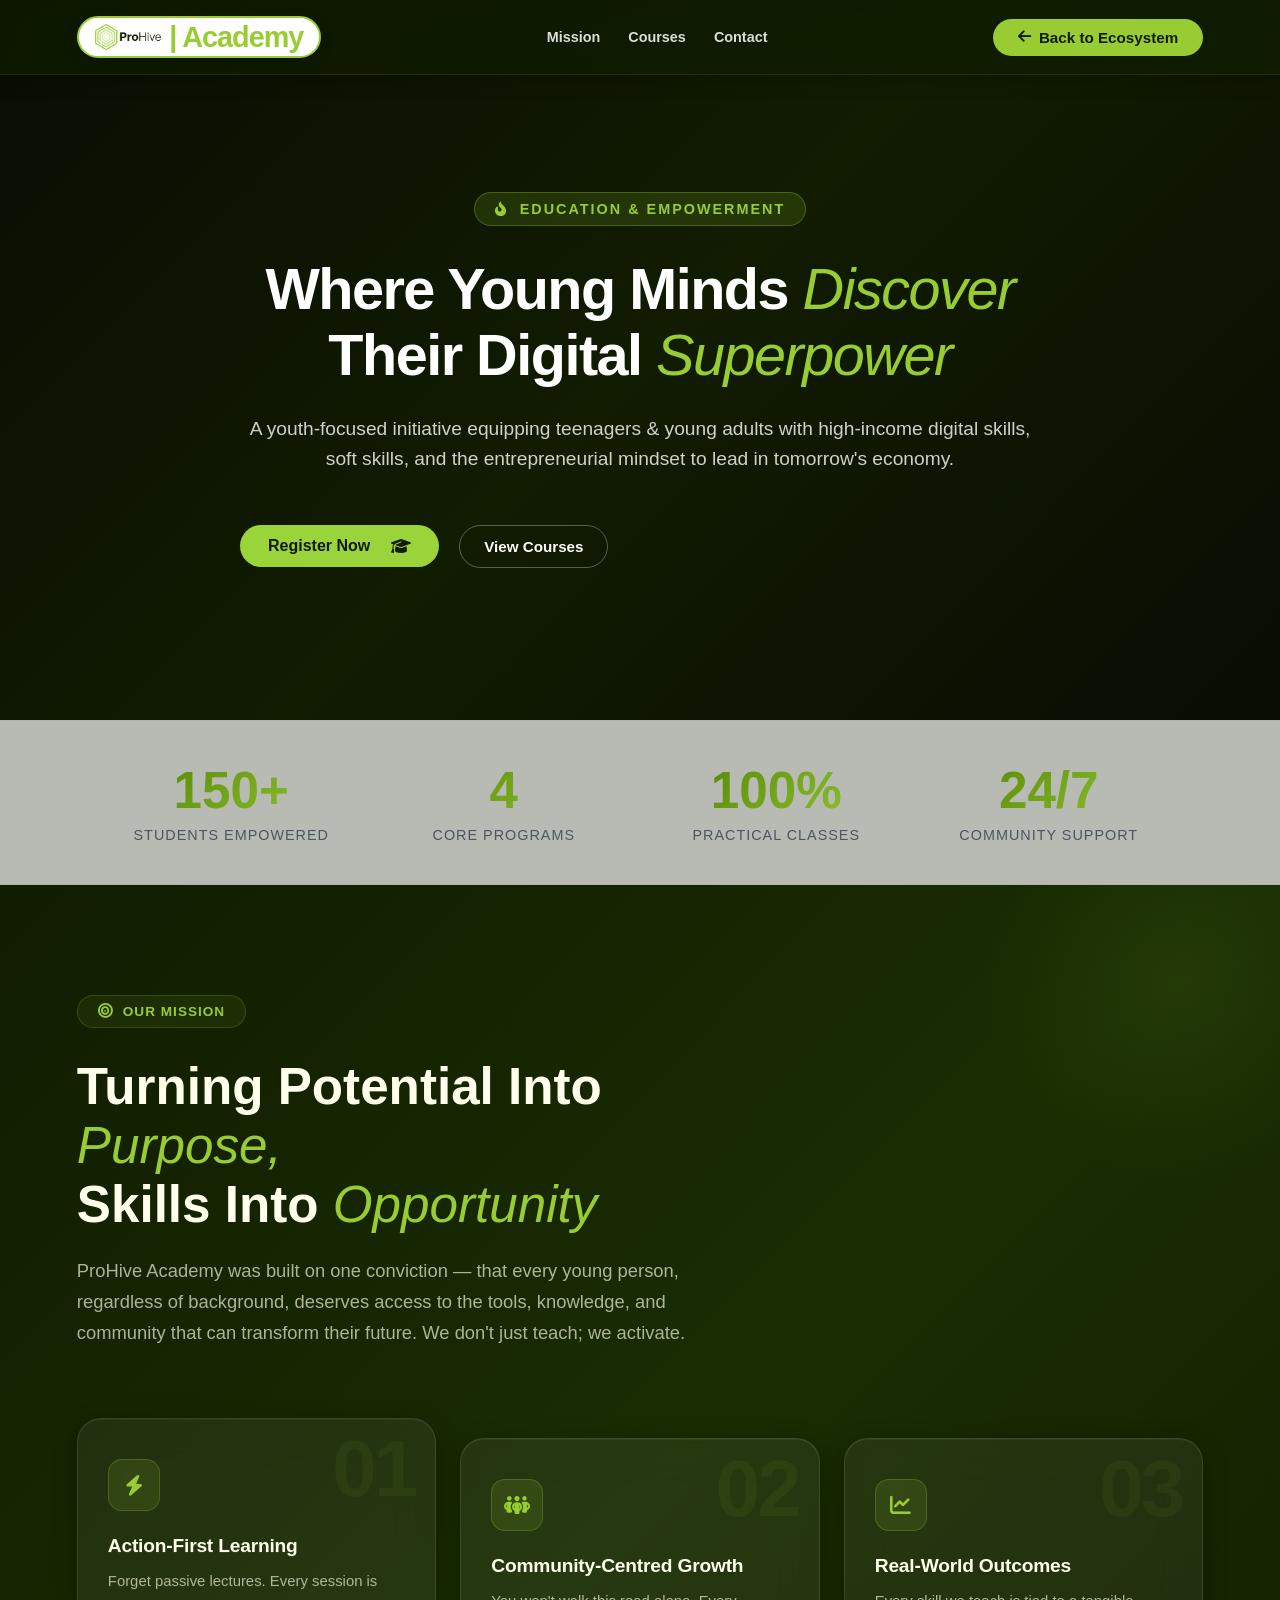
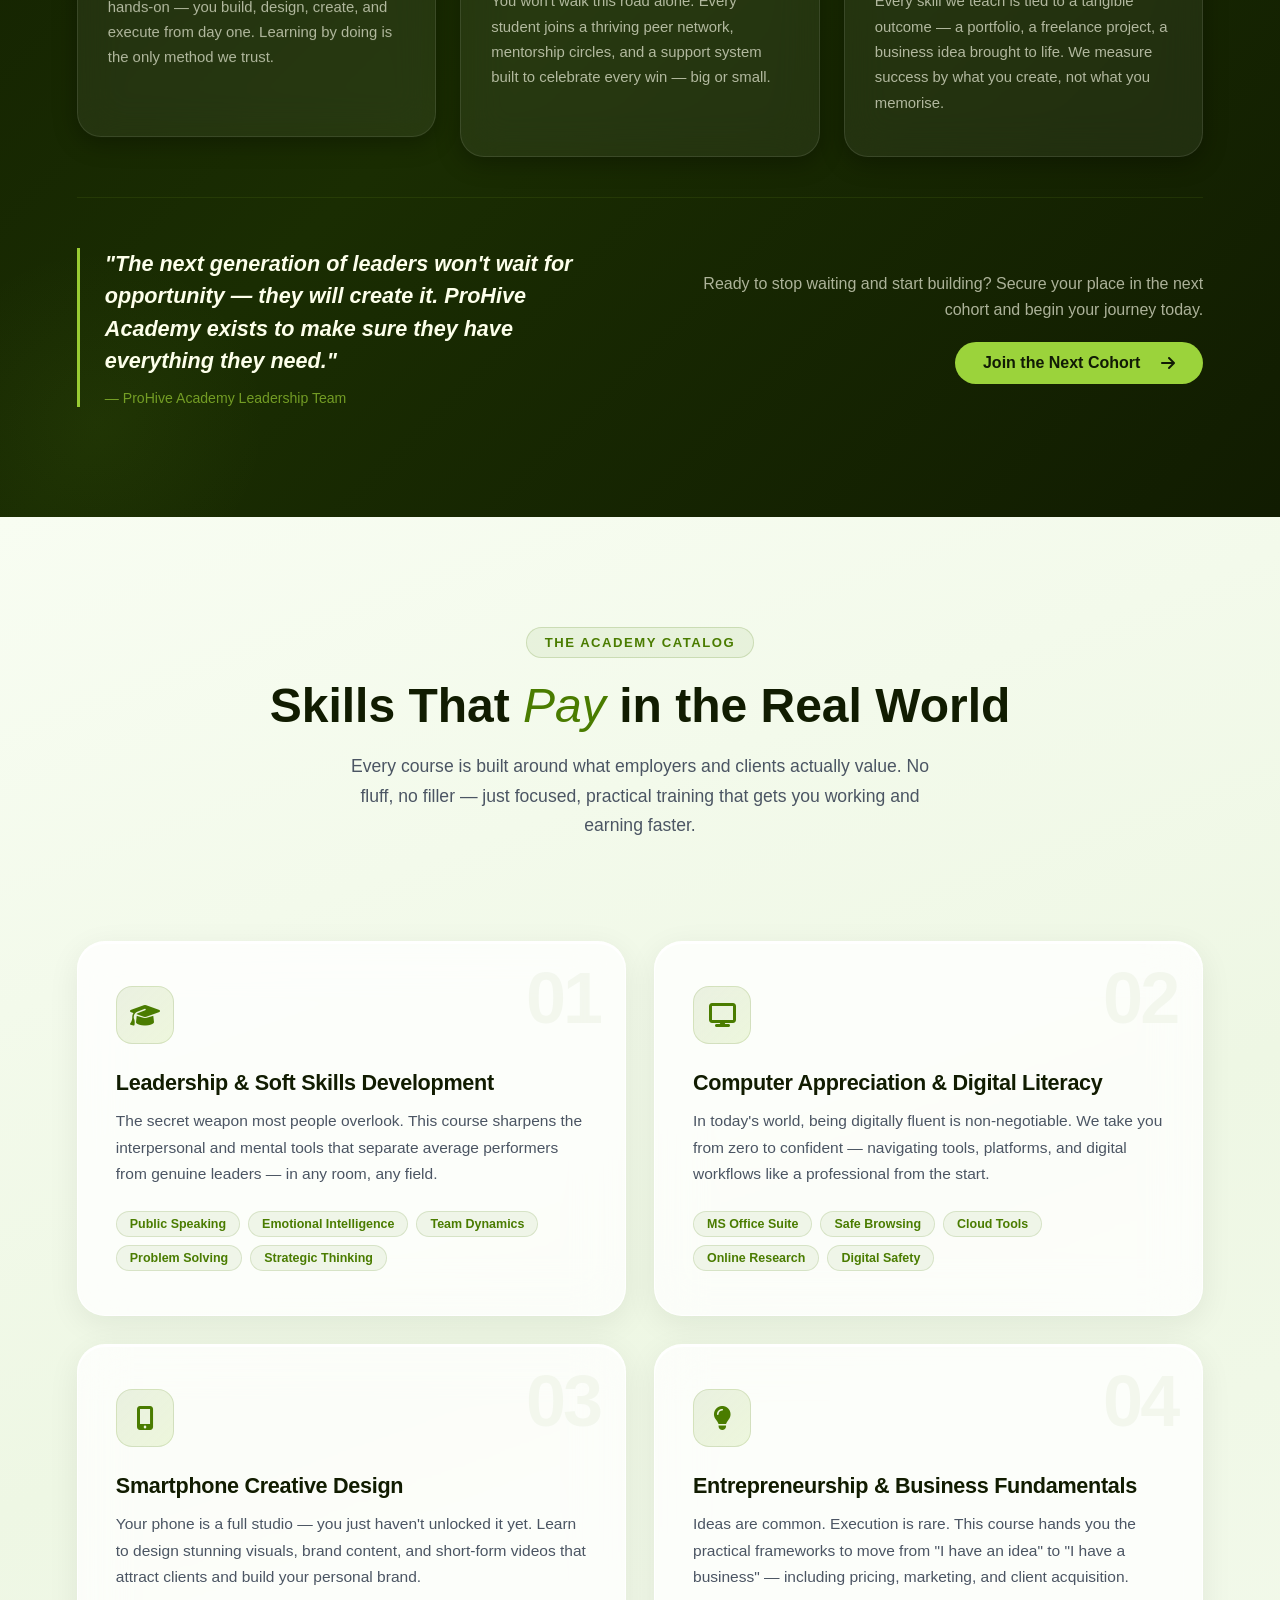
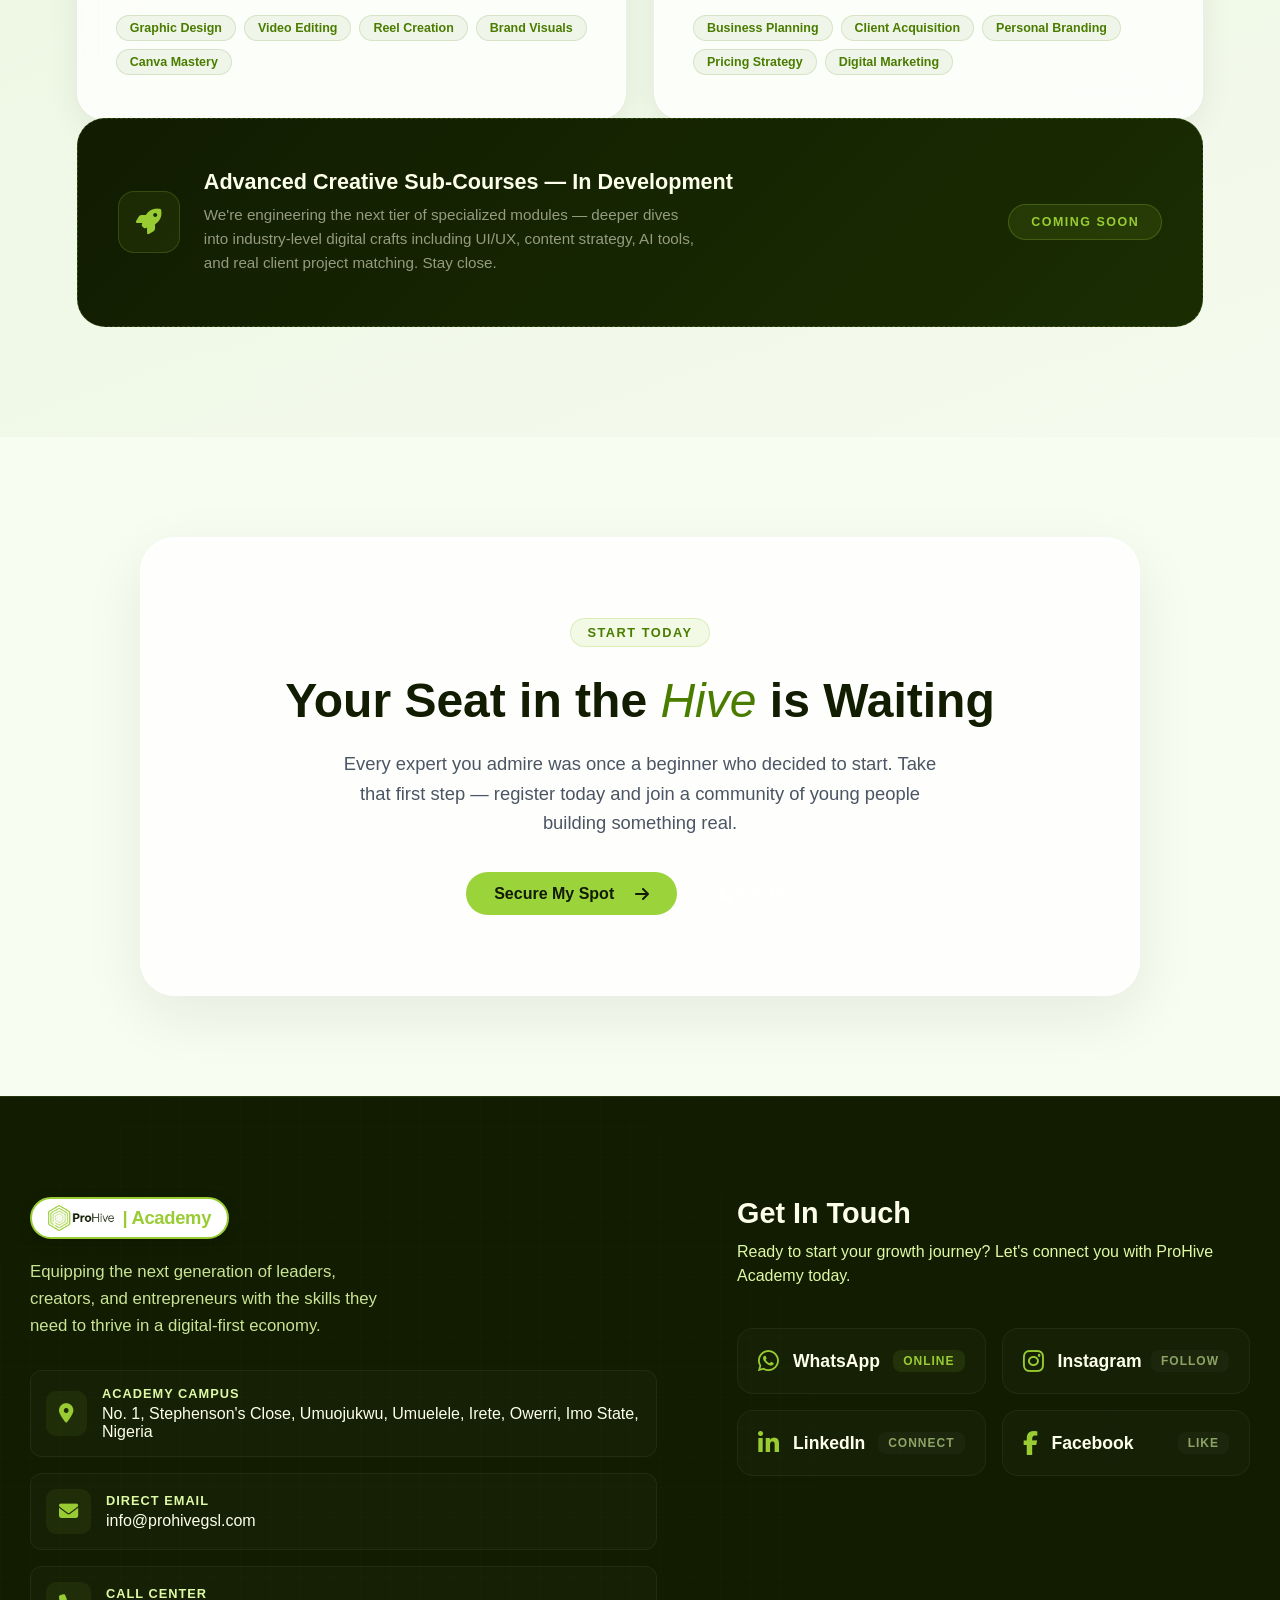
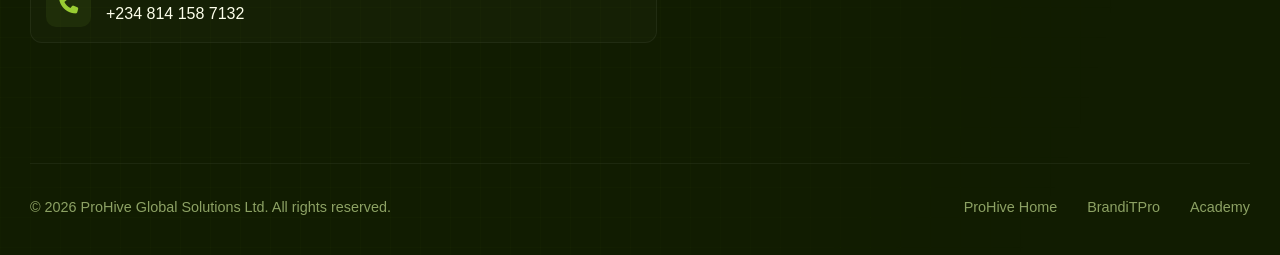
==== commit 8a253b0e: "added the service page academy page" ====
--- a/academy.html
+++ b/academy.html
@@ -25,7 +25,7 @@
         <a href="#academy-footer" style="font-size:0.9rem; font-weight:600; color:rgba(255,255,255,0.85); transition:color 0.3s;">Contact</a>
     </nav>
     <div class="header-contact">
-        <a href="index.html" class="btn-solid-header"><i class="fa-solid fa-arrow-left"></i> Back to Ecosystem</a>
+        <a href="index.html" class="btn-solid-header"><i class="fa-solid fa-arrow-left"></i> <span class="btn-text">Back to Ecosystem</span></a>
     </div>
 </header>
 
--- a/style.css
+++ b/style.css
@@ -10,6 +10,7 @@
     --color-light-bg: #F3F4F6;
     --color-white: #FFFFFF;
     --color-gray-text: #4B5563;
+    --bg-deep-dark: #111C01;
     
     /* FLIPPED TO LIGHT MODE */
     --bg-primary: var(--color-light-bg);
@@ -224,6 +225,10 @@
     font-weight: 700;
     font-size: 0.95rem;
     transition: all 0.3s ease;
+    display: inline-flex;
+    align-items: center;
+    gap: 8px;
+    white-space: nowrap;
 }
 
 .btn-solid-header:hover {
@@ -2247,14 +2252,14 @@
 /* --- BrandiT Marquee Section --- */
 .client-marquee-section {
     padding: 60px 0;
-    background: var(--bg-deep-dark);
-    border-top: 1px solid rgba(255, 255, 255, 0.05);
-    border-bottom: 1px solid rgba(255, 255, 255, 0.05);
+    background: var(--color-white);
+    border-top: 1px solid rgba(0, 0, 0, 0.06);
+    border-bottom: 1px solid rgba(0, 0, 0, 0.06);
 }
 
 .marquee-label {
     text-align: center;
-    color: rgba(255, 255, 255, 0.5);
+    color: var(--color-gray-text);
     font-size: 0.9rem;
     text-transform: uppercase;
     letter-spacing: 3px;
@@ -2450,14 +2455,14 @@
 /* --- BrandiT Marquee Section --- */
 .client-marquee-section {
     padding: 60px 0;
-    background: var(--bg-deep-dark);
-    border-top: 1px solid rgba(255, 255, 255, 0.05);
-    border-bottom: 1px solid rgba(255, 255, 255, 0.05);
+    background: var(--color-white);
+    border-top: 1px solid rgba(0, 0, 0, 0.06);
+    border-bottom: 1px solid rgba(0, 0, 0, 0.06);
 }
 
 .marquee-label {
     text-align: center;
-    color: rgba(255, 255, 255, 0.5);
+    color: var(--color-gray-text);
     font-size: 0.9rem;
     text-transform: uppercase;
     letter-spacing: 3px;
@@ -3412,7 +3417,7 @@
     background: rgba(255, 255, 255, 0.95);
     backdrop-filter: blur(10px);
     border-radius: 18px;
-    padding: 20px 25px;
+    padding: 20px 75px 20px 25px;
     box-shadow: 0 10px 30px rgba(0, 0, 0, 0.08);
     display: flex;
     flex-direction: column;
@@ -4862,4 +4867,272 @@
     }
 }
 
-
+@media (max-width: 580px) {
+    .brandit-header .btn-solid-header .btn-text {
+        display: none;
+    }
+    .brandit-header .btn-solid-header {
+        padding: 0 !important;
+        width: 36px !important;
+        height: 36px !important;
+        border-radius: 50% !important;
+        display: inline-flex !important;
+        align-items: center !important;
+        justify-content: center !important;
+    }
+    .brandit-header .btn-solid-header i {
+        margin: 0 !important;
+        font-size: 0.95rem !important;
+    }
+}
+
+
+
+/* =========================================================================
+   APPLE-COMPARE GLASSMORPHIC DESIGN SYSTEM ProHive Full-Site Override
+   ========================================================================= */
+
+/* ABOUT SECTION */
+.about-section {
+    background: linear-gradient(160deg, #f5f9ef 0%, #edf4e2 50%, #f0f7e8 100%) !important;
+}
+.section-header h2 { color: #111C01 !important; font-weight: 700 !important; letter-spacing: -0.5px !important; }
+.section-header p  { color: #4B5563 !important; }
+.pillar-card h3    { color: #111C01 !important; font-weight: 600 !important; }
+.pillar-card p     { color: #4B5563 !important; }
+.liquid-card {
+    background: rgba(255,255,255,0.72) !important;
+    border: 1px solid rgba(255,255,255,0.9) !important;
+    backdrop-filter: blur(24px) !important;
+    -webkit-backdrop-filter: blur(24px) !important;
+    box-shadow: 0 2px 0 rgba(255,255,255,0.8) inset, 0 8px 32px rgba(17,28,1,0.08) !important;
+}
+.liquid-card:hover {
+    background: rgba(255,255,255,0.88) !important;
+    border-color: rgba(153,204,51,0.35) !important;
+    box-shadow: 0 2px 0 rgba(255,255,255,0.95) inset, 0 20px 60px rgba(17,28,1,0.12) !important;
+    transform: translateY(-4px) !important;
+}
+.icon-box { background: rgba(153,204,51,0.12) !important; border: 1px solid rgba(153,204,51,0.2) !important; }
+.icon-box i { color: #4a7c00 !important; }
+.liquid-card:hover .icon-box { background: #99CC33 !important; }
+.liquid-card:hover .icon-box i { color: #111C01 !important; }
+
+/* ECOSYSTEM SECTION */
+.ecosystem-section {
+    background: linear-gradient(170deg, #f8fdf2 0%, #eef7e4 40%, #f4faed 100%) !important;
+}
+.ecosystem-header h2 { color: #111C01 !important; font-size: 2.8rem !important; font-weight: 700 !important; }
+.ecosystem-header .sub-tag { color: #4a7c00 !important; background: rgba(153,204,51,0.12); padding: 6px 16px; border-radius: 30px; display: inline-block !important; }
+.vision-mission-box {
+    background: rgba(255,255,255,0.8) !important;
+    border: 1px solid rgba(255,255,255,0.95) !important;
+    backdrop-filter: blur(20px) !important;
+    -webkit-backdrop-filter: blur(20px) !important;
+    box-shadow: 0 2px 0 rgba(255,255,255,0.9) inset, 0 12px 40px rgba(17,28,1,0.07) !important;
+}
+.vm-card h4 { color: #111C01 !important; }
+.vm-card p  { color: #4B5563 !important; }
+.vm-icon    { background: rgba(153,204,51,0.1) !important; border: 1px solid rgba(153,204,51,0.2) !important; }
+.vm-icon i  { color: #4a7c00 !important; }
+
+/* ECO PODS */
+.eco-pod {
+    background: rgba(255,255,255,0.72) !important;
+    border: 1px solid rgba(255,255,255,0.9) !important;
+    backdrop-filter: blur(28px) !important;
+    -webkit-backdrop-filter: blur(28px) !important;
+    box-shadow: 0 2px 0 rgba(255,255,255,0.8) inset, 0 8px 32px rgba(17,28,1,0.07) !important;
+    transition: transform 0.45s cubic-bezier(0.34,1.56,0.64,1), box-shadow 0.4s ease, border-color 0.4s ease, background 0.4s ease !important;
+}
+.eco-pod:hover {
+    transform: translateY(-8px) !important;
+    background: rgba(255,255,255,0.92) !important;
+    border-color: rgba(153,204,51,0.4) !important;
+    box-shadow: 0 2px 0 rgba(255,255,255,1) inset, 0 24px 60px rgba(17,28,1,0.12) !important;
+}
+.pod-badge   { background: rgba(153,204,51,0.1) !important; border: 1px solid rgba(153,204,51,0.22) !important; color: #4a7c00 !important; }
+.eco-pod h3  { color: #111C01 !important; }
+.pod-tagline { color: #649120 !important; }
+.pod-desc    { color: #4B5563 !important; opacity: 1 !important; }
+.pod-features li   { color: #111C01 !important; opacity: 1 !important; }
+.pod-features li i { color: #649120 !important; }
+.mini-tag    { background: rgba(153,204,51,0.1) !important; border-color: rgba(153,204,51,0.25) !important; color: #4a7c00 !important; }
+.eco-cta     { background: rgba(255,255,255,0.6) !important; border: 1px solid rgba(153,204,51,0.2) !important; color: #111C01 !important; }
+.eco-cta:hover { background: #99CC33 !important; border-color: #99CC33 !important; color: #111C01 !important; }
+.eco-pod:nth-child(1) { transition-delay: 0s !important; }
+.eco-pod:nth-child(2) { transition-delay: 0.08s !important; }
+.eco-pod:nth-child(3) { transition-delay: 0.16s !important; }
+.eco-pod:nth-child(4) { transition-delay: 0.24s !important; }
+.eco-pod:nth-child(5) { transition-delay: 0.32s !important; }
+
+/* IMPACT SECTION */
+.metric-pod-unique {
+    background: rgba(255,255,255,0.06) !important;
+    border: 1px solid rgba(255,255,255,0.1) !important;
+    border-top: 3px solid #99CC33 !important;
+    backdrop-filter: blur(20px) !important;
+    -webkit-backdrop-filter: blur(20px) !important;
+    box-shadow: 0 1px 0 rgba(255,255,255,0.06) inset, 0 8px 32px rgba(0,0,0,0.3) !important;
+    transition: transform 0.45s cubic-bezier(0.34,1.56,0.64,1), border-color 0.3s ease, background 0.3s ease, box-shadow 0.3s ease !important;
+}
+.metric-pod-unique:hover {
+    transform: translateY(-6px) !important;
+    background: rgba(255,255,255,0.1) !important;
+    border-color: #99CC33 !important;
+    box-shadow: 0 1px 0 rgba(255,255,255,0.1) inset, 0 20px 50px rgba(0,0,0,0.4), 0 0 20px rgba(153,204,51,0.1) !important;
+}
+.metric-info-unique .label-unique { color: rgba(255,255,255,0.8) !important; }
+
+/* WHY CHOOSE SECTION */
+.why-choose-section {
+    background: linear-gradient(160deg, #f8fdf2 0%, #eef7e4 50%, #f4faed 100%) !important;
+}
+.why-choose-header h2 { color: #111C01 !important; }
+.why-choose-header p  { color: #4B5563 !important; }
+.why-card {
+    background: rgba(255,255,255,0.75) !important;
+    border: 1px solid rgba(255,255,255,0.95) !important;
+    backdrop-filter: blur(24px) !important;
+    -webkit-backdrop-filter: blur(24px) !important;
+    box-shadow: 0 2px 0 rgba(255,255,255,0.9) inset, 0 8px 32px rgba(17,28,1,0.07) !important;
+    transition: transform 0.45s cubic-bezier(0.34,1.56,0.64,1), border-color 0.4s ease, box-shadow 0.4s ease !important;
+}
+.why-card:hover {
+    transform: translateY(-10px) !important;
+    border-color: rgba(153,204,51,0.35) !important;
+    box-shadow: 0 2px 0 rgba(255,255,255,1) inset, 0 24px 60px rgba(17,28,1,0.1) !important;
+}
+.why-card-inner h3 { color: #111C01 !important; }
+.why-card-inner p  { color: #4B5563 !important; }
+.why-icon-wrap     { background: rgba(153,204,51,0.1) !important; border: 1px solid rgba(153,204,51,0.2) !important; }
+.why-card:hover .why-icon-wrap { background: rgba(153,204,51,0.18) !important; border-color: rgba(153,204,51,0.45) !important; }
+.why-icon-wrap i               { color: #4a7c00 !important; }
+.why-number                    { color: rgba(153,204,51,0.07) !important; }
+.why-card:nth-child(1) { transition-delay: 0s !important; }
+.why-card:nth-child(2) { transition-delay: 0.1s !important; }
+.why-card:nth-child(3) { transition-delay: 0.2s !important; }
+.why-card:nth-child(4) { transition-delay: 0.3s !important; }
+
+/* EXPERTISE */
+.expertise-showcase        { background: #FAFBF8 !important; }
+.expertise-header .sub-tag { color: #4a7c00 !important; font-weight: 700 !important; }
+.expertise-header h2       { color: #111C01 !important; }
+.expertise-header p        { color: #4B5563 !important; }
+.expertise-card-content h3 { color: #111C01 !important; }
+.expertise-card-content p  { color: #4B5563 !important; }
+.expertise-badge           { background: rgba(153,204,51,0.1) !important; color: #4a7c00 !important; border: 1px solid rgba(153,204,51,0.2) !important; }
+.expertise-pill            { background: rgba(153,204,51,0.08) !important; border: 1px solid rgba(153,204,51,0.18) !important; color: #4a7c00 !important; }
+.expertise-cta             { background: #111C01 !important; color: #FDFFEB !important; }
+.expertise-cta:hover       { background: #4a7c00 !important; transform: translateX(6px) !important; }
+.expertise-card-label {
+    background: rgba(255,255,255,0.96) !important;
+    backdrop-filter: blur(16px) !important;
+    -webkit-backdrop-filter: blur(16px) !important;
+    box-shadow: 0 2px 0 rgba(255,255,255,1) inset, 0 8px 24px rgba(17,28,1,0.08) !important;
+}
+.expertise-card:hover .expertise-card-image img { transform: scale(1.07) !important; }
+
+/* ACADEMY MISSION */
+.mission-pillar {
+    background: rgba(255,255,255,0.06) !important;
+    border: 1px solid rgba(255,255,255,0.1) !important;
+    backdrop-filter: blur(20px) !important;
+    -webkit-backdrop-filter: blur(20px) !important;
+    box-shadow: 0 1px 0 rgba(255,255,255,0.05) inset, 0 6px 24px rgba(0,0,0,0.3) !important;
+    transition: transform 0.45s cubic-bezier(0.34,1.56,0.64,1), border-color 0.3s ease, background 0.3s ease !important;
+}
+.mission-pillar:hover {
+    border-color: rgba(153,204,51,0.35) !important;
+    background: rgba(255,255,255,0.1) !important;
+    transform: translateY(-8px) !important;
+    box-shadow: 0 1px 0 rgba(255,255,255,0.08) inset, 0 20px 50px rgba(0,0,0,0.4) !important;
+}
+.mission-pillar h3                         { color: #FDFFEB !important; }
+.mission-pillar p                          { color: rgba(253,255,235,0.65) !important; }
+.mission-pillar-icon                       { background: rgba(153,204,51,0.12) !important; border: 1px solid rgba(153,204,51,0.25) !important; }
+.mission-pillar:hover .mission-pillar-icon { background: rgba(153,204,51,0.2) !important; }
+.mission-quote-block blockquote            { color: #FDFFEB !important; }
+.mission-pillar:nth-child(1) { transition-delay: 0s !important; }
+.mission-pillar:nth-child(2) { transition-delay: 0.12s !important; }
+.mission-pillar:nth-child(3) { transition-delay: 0.24s !important; }
+
+/* ACADEMY CATALOG */
+.academy-catalog { background: linear-gradient(160deg, #f8fdf2 0%, #eef7e4 50%, #f4faed 100%) !important; }
+.catalog-card {
+    background: rgba(255,255,255,0.78) !important;
+    border: 1px solid rgba(255,255,255,0.95) !important;
+    backdrop-filter: blur(24px) !important;
+    -webkit-backdrop-filter: blur(24px) !important;
+    box-shadow: 0 2px 0 rgba(255,255,255,0.9) inset, 0 8px 32px rgba(17,28,1,0.07) !important;
+    transition: transform 0.45s cubic-bezier(0.34,1.56,0.64,1), border-color 0.4s ease, box-shadow 0.4s ease !important;
+}
+.catalog-card:hover {
+    transform: translateY(-8px) !important;
+    border-color: rgba(153,204,51,0.3) !important;
+    box-shadow: 0 2px 0 rgba(255,255,255,1) inset, 0 24px 60px rgba(17,28,1,0.1) !important;
+}
+.catalog-card:nth-child(1) { transition-delay: 0s !important; }
+.catalog-card:nth-child(2) { transition-delay: 0.08s !important; }
+.catalog-card:nth-child(3) { transition-delay: 0.16s !important; }
+.catalog-card:nth-child(4) { transition-delay: 0.24s !important; }
+.catalog-card:nth-child(5) { transition-delay: 0.32s !important; }
+.catalog-card:nth-child(6) { transition-delay: 0.4s !important; }
+
+/* ACADEMY STATS AND CTA */
+.academy-stats-section { background: rgba(255,255,255,0.7) !important; }
+.academy-cta-section   { background: #f8fdf2 !important; }
+.academy-cta-box {
+    background: rgba(255,255,255,0.8) !important;
+    border: 1px solid rgba(255,255,255,0.95) !important;
+    backdrop-filter: blur(28px) !important;
+    -webkit-backdrop-filter: blur(28px) !important;
+    box-shadow: 0 2px 0 rgba(255,255,255,0.95) inset, 0 20px 60px rgba(17,28,1,0.08) !important;
+}
+.stat-number {
+    font-size: 3.2rem !important;
+    background: linear-gradient(135deg, #4a7c00, #99CC33);
+    -webkit-background-clip: text;
+    -webkit-text-fill-color: transparent;
+    background-clip: text;
+}
+
+/* NAVIGATION */
+.navbar-scrolled {
+    background: rgba(255,255,255,0.82) !important;
+    backdrop-filter: saturate(200%) blur(20px) !important;
+    -webkit-backdrop-filter: saturate(200%) blur(20px) !important;
+    border-bottom: 1px solid rgba(0,0,0,0.08) !important;
+    box-shadow: 0 1px 0 rgba(255,255,255,0.8) inset, 0 4px 24px rgba(0,0,0,0.06) !important;
+}
+.navbar-scrolled nav a       { color: #111C01 !important; opacity: 0.85; }
+.navbar-scrolled nav a:hover { color: #4a7c00 !important; opacity: 1; }
+.navbar-scrolled .logo       { color: #111C01 !important; background: rgba(255,255,255,0.9) !important; border-color: rgba(153,204,51,0.5) !important; }
+.brandit-header              { background: rgba(17,28,1,0.72) !important; backdrop-filter: saturate(200%) blur(20px) !important; -webkit-backdrop-filter: saturate(200%) blur(20px) !important; border-bottom: 1px solid rgba(153,204,51,0.12) !important; }
+.brandit-header.scrolled     { background: rgba(17,28,1,0.55) !important; }
+
+/* GALLERY */
+.gallery-slider-section { background: linear-gradient(160deg, #f8fdf2 0%, #f0f7e8 100%) !important; }
+.gallery-marquee-card {
+    background: rgba(255,255,255,0.85) !important;
+    border: 1px solid rgba(255,255,255,0.95) !important;
+    backdrop-filter: blur(16px) !important;
+    -webkit-backdrop-filter: blur(16px) !important;
+    box-shadow: 0 2px 0 rgba(255,255,255,0.9) inset, 0 8px 30px rgba(17,28,1,0.08) !important;
+    transition: transform 0.45s cubic-bezier(0.34,1.56,0.64,1), box-shadow 0.3s ease !important;
+}
+.gallery-marquee-card:hover {
+    transform: translateY(-6px) scale(1.02) !important;
+    box-shadow: 0 2px 0 rgba(255,255,255,1) inset, 0 20px 50px rgba(17,28,1,0.12) !important;
+}
+
+/* BUTTONS SPRING */
+.btn-primary:hover      { transform: translateY(-3px) scale(1.03) !important; }
+.btn-solid-header:hover { transform: translateY(-2px) scale(1.04) !important; }
+
+/* CLIENT LOGOS */
+.brandit-logo-card       { filter: none !important; transition: transform 0.35s cubic-bezier(0.34,1.56,0.64,1) !important; }
+.brandit-logo-card:hover { transform: scale(1.1) translateY(-2px) !important; }
+
+/* MISC */
+.header-sub-brand { color: #99CC33 !important; }
